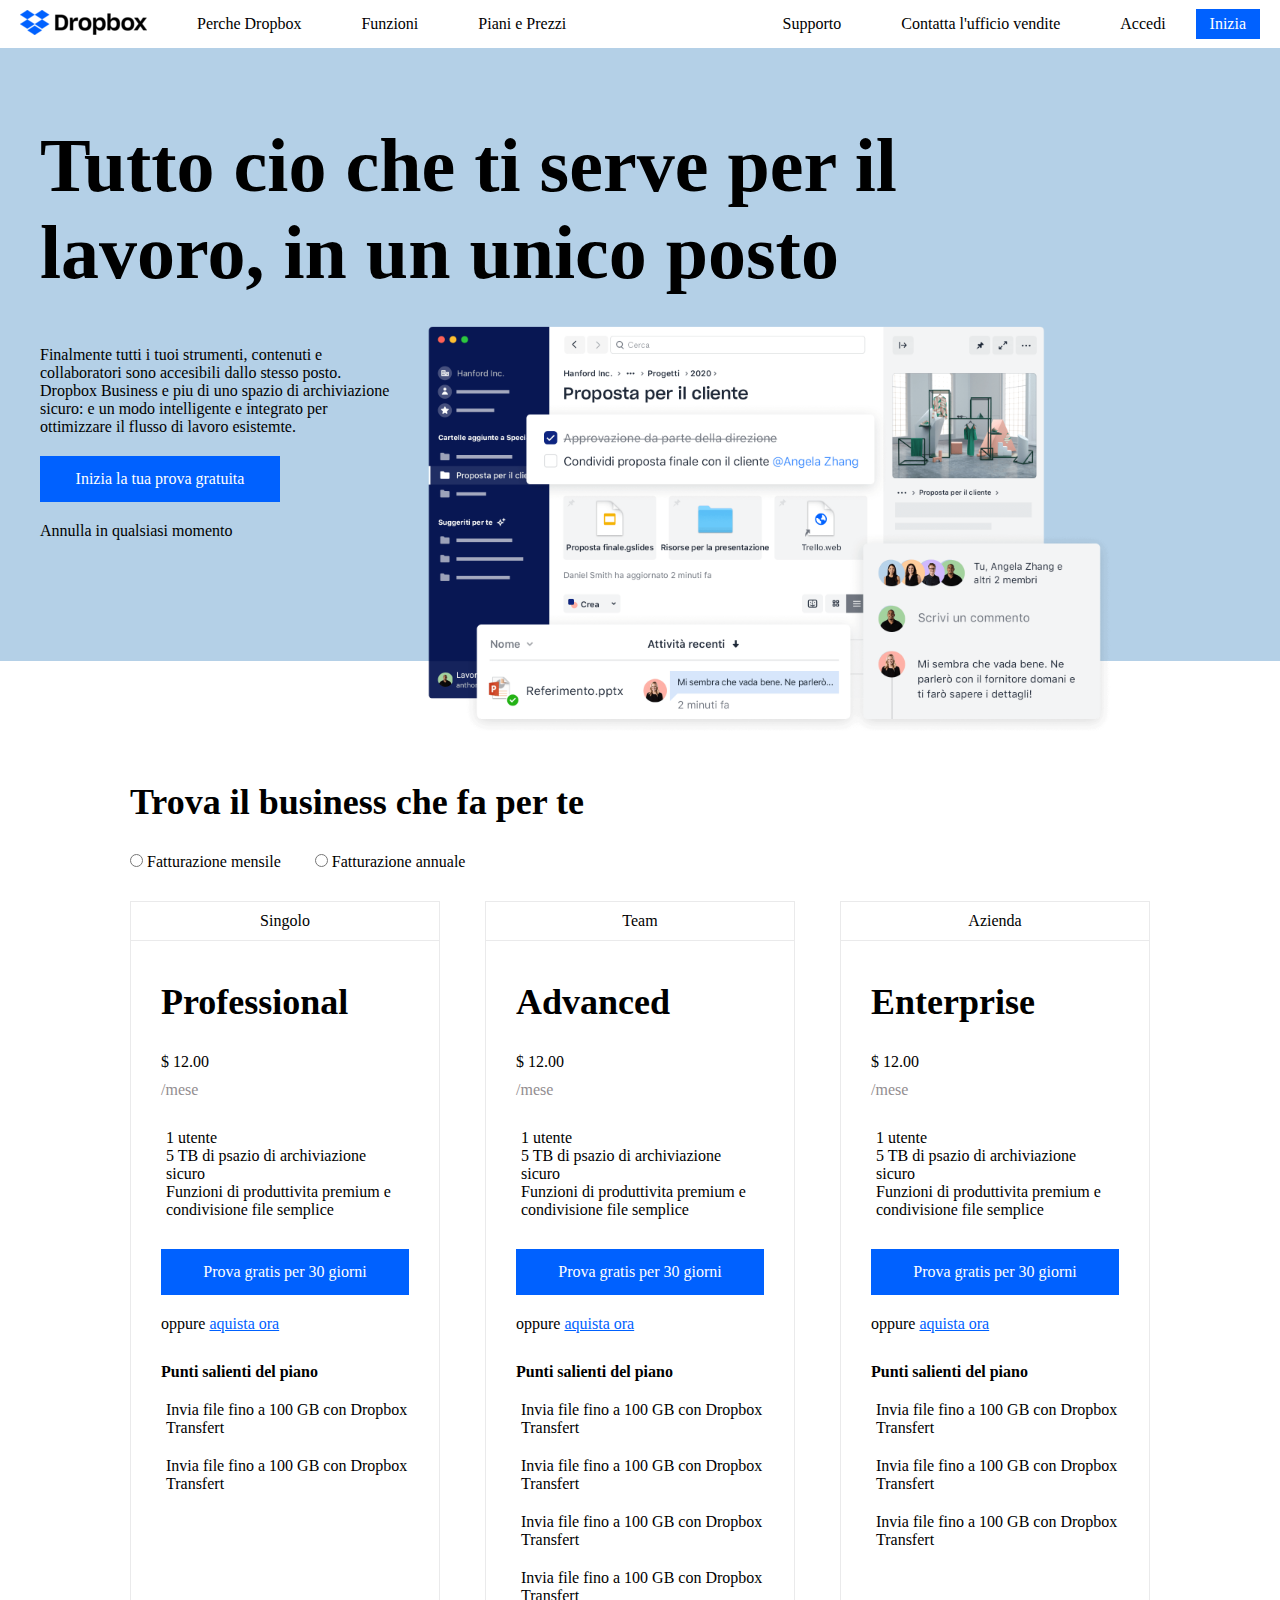
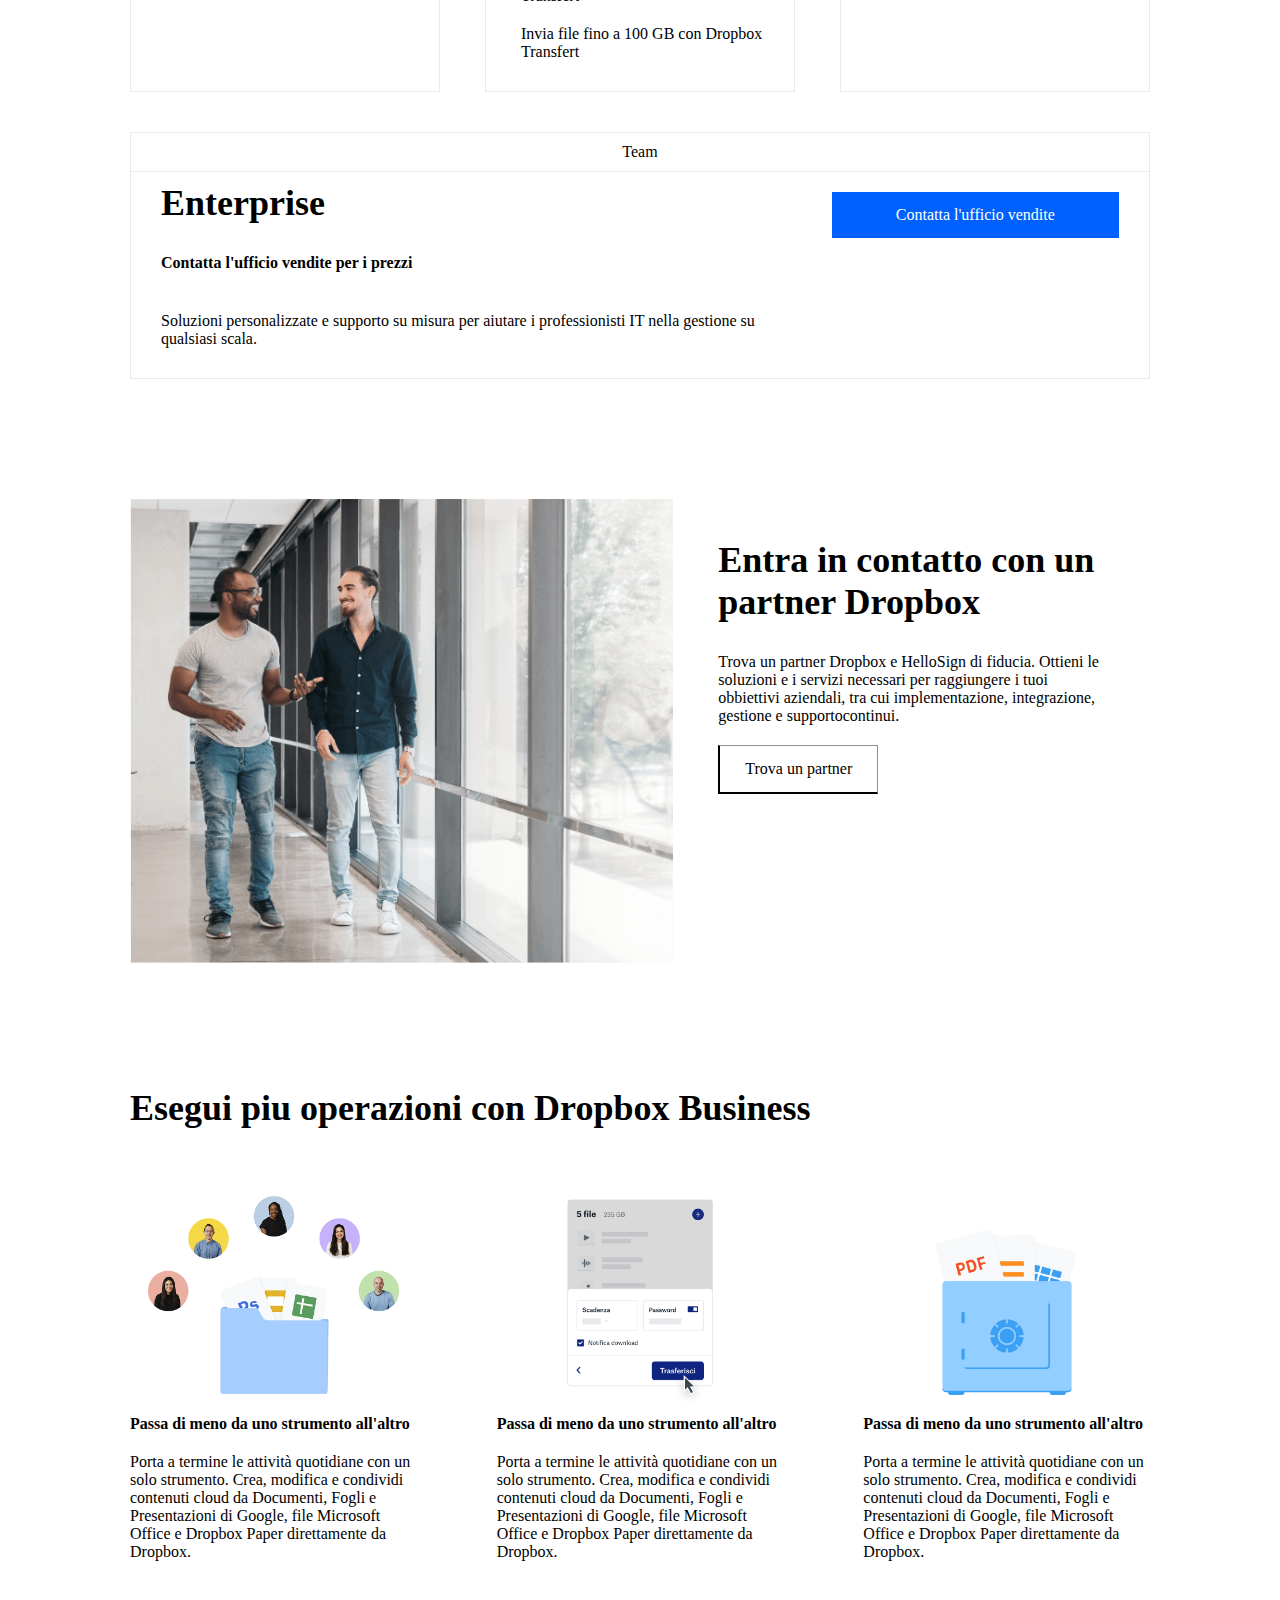
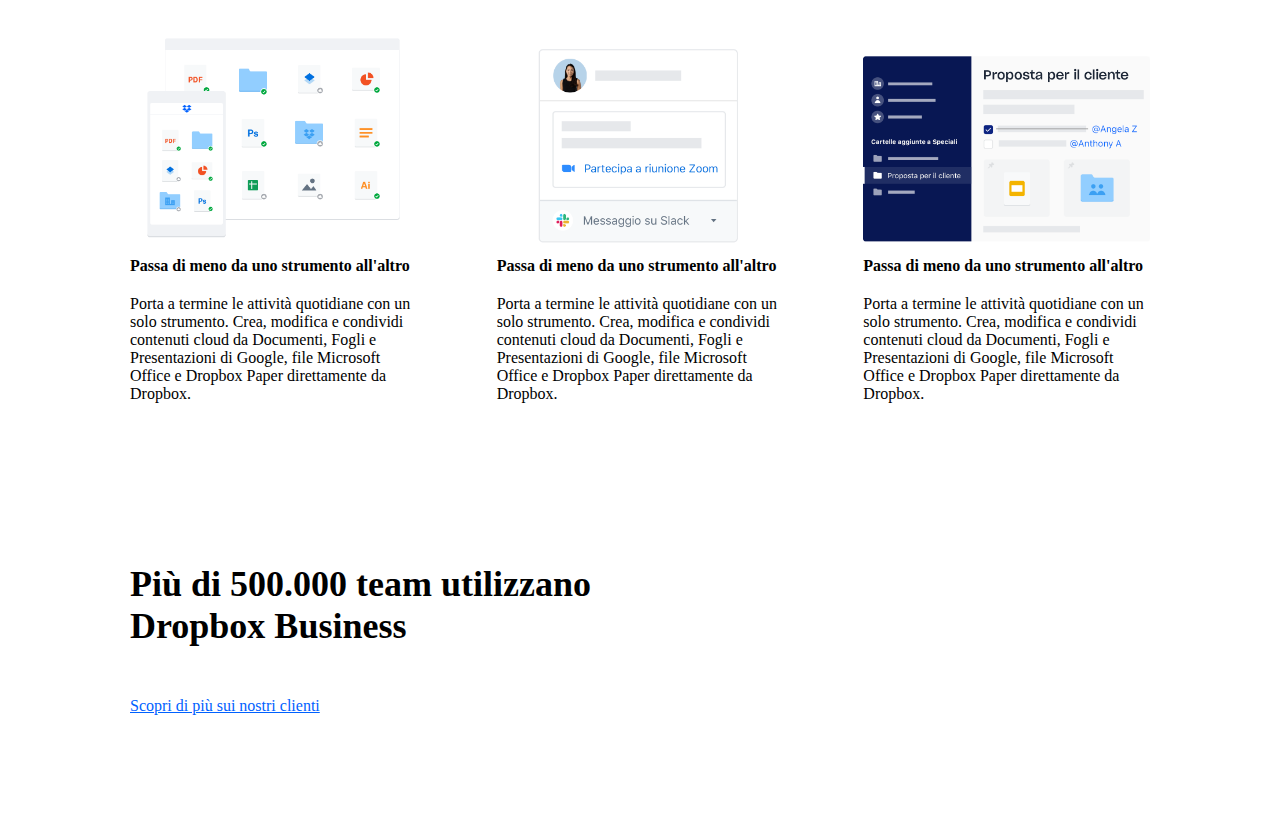
==== index.html @ bb7ab4b6 "main-use-info" ====
<!DOCTYPE html>
<html lang="it">

<head>
    <meta charset="UTF-8">
    <meta http-equiv="X-UA-Compatible" content="IE=edge">
    <meta name="viewport" content="width=device-width, initial-scale=1.0">
    <link rel="stylesheet" href="https://cdnjs.cloudflare.com/ajax/libs/font-awesome/6.2.0/css/all.min.css"
        integrity="sha512-xh6O/CkQoPOWDdYTDqeRdPCVd1SpvCA9XXcUnZS2FmJNp1coAFzvtCN9BmamE+4aHK8yyUHUSCcJHgXloTyT2A=="
        crossorigin="anonymous" referrerpolicy="no-referrer" />
    <link rel="stylesheet" href="./css/style.css">
    <title>Dropbox</title>
</head>

<body>

    <div class="nav flex-box">

        <div class="logo">
            <img src="./image/logo-small.png" alt="logo">
        </div>

        <div class="menu flex-box">

            <div class="menu-box menu-left">
                <ul class="flex-box">
                    <li>Perche Dropbox</li>
                    <li>Funzioni</li>
                    <li>Piani e Prezzi</li>
                </ul>
            </div>

            <div class="menu-box menu-right flex-box">
                <ul class="flex-box">
                    <li>Supporto</li>
                    <li>Contatta l'ufficio vendite</li>
                    <li>Accedi</li>
                </ul>
                <div class="button small-button">
                    <a href="#">Inizia</a>
                </div>
            </div>

        </div>

    </div>

    <div class="hero">

        <div class="hero-box">
            <h1>Tutto cio che ti serve per il <br> lavoro, in un unico posto</h1>

            <div class="hero-box-section flex-box">

                <div class="section">

                    <p>
                        Finalmente tutti i tuoi strumenti, contenuti e collaboratori sono accesibili dallo stesso posto.
                        Dropbox Business e piu di uno spazio di archiviazione sicuro: e un modo intelligente e integrato
                        per ottimizzare il flusso di lavoro esistemte.
                    </p>

                    <div class="button hero-button">
                        <a href="#">Inizia la tua prova gratuita</a>
                    </div>

                    <p>Annulla in qualsiasi momento</p>

                    <div class="arrow">
                        <a href="#main-link"><i class="fa-solid fa-arrow-down"></i></a>
                    </div>

                </div>

                <div class="hero-image">
                    <img src="./image/jumbo.png" alt="Jumbo">
                </div>

            </div>

        </div>

    </div>


    <div class="main-container">

        <div id="main-link">
        </div>

        <h2>Trova il business che fa per te</h2>

        <div class="select">
            <form action="">
                <input type="radio" id="mensile" name="radio">
                <label for="mensile">Fatturazione mensile</label>

                <input type="radio" id="annuale" name="radio">
                <label for="annuale">Fatturazione annuale</label>
            </form>
        </div>

        <div class="plan-box flex-box">

            <div class="plan">

                <div class="plan-title">
                    <i class="fa-solid fa-user"></i>
                    <span>Singolo</span>
                </div>

                <div class="plan-container">

                    <div class="plan-description">

                        <h2>Professional</h2>

                        <span>$ 12.00 </span>
                        <span class="plan-price-color">/mese</span>

                    </div>

                    <div class="plan-content">

                        <div class="plan-content-item" flex-box>
                            <i class="fa-solid fa-user"></i>
                            <span>1 utente</span>
                        </div>

                        <div class="plan-content-item flex-box">
                            <i class="fa-solid fa-folder"></i>
                            <span>5 TB di psazio di archiviazione sicuro</span>
                        </div>

                        <div class="plan-content-item flex-box">
                            <i class="fa-solid fa-share-nodes"></i>
                            <span>Funzioni di produttivita premium e condivisione file semplice</span>
                        </div>

                    </div>

                    <div class="buy">

                        <div class="button">
                            <a href="#">Prova gratis per 30 giorni</a>
                        </div>

                        <span class="option">oppure <a href="#">aquista ora</a></span>

                    </div>


                    <div class="feature">

                        <h4>Punti salienti del piano</h4>

                        <div class="feature-item flex-box">
                            <i class="fa-solid fa-check"></i>
                            <span>Invia file fino a 100 GB con Dropbox Transfert</span>
                        </div>

                        <div class="feature-item flex-box">
                            <i class="fa-solid fa-check"></i>
                            <span>Invia file fino a 100 GB con Dropbox Transfert</span>
                        </div>

                    </div>

                </div>

            </div>

            <div class="plan">

                <div class="plan-title">
                    <i class="fa-solid fa-users"></i>
                    <span>Team</span>
                </div>

                <div class="plan-container">

                    <div class="plan-description">

                        <h2>Advanced</h2>

                        <span>$ 12.00 </span>
                        <span class="plan-price-color">/mese</span>

                    </div>

                    <div class="plan-content">

                        <div class="plan-content-item" flex-box>
                            <i class="fa-solid fa-user"></i>
                            <span>1 utente</span>
                        </div>

                        <div class="plan-content-item flex-box">
                            <i class="fa-solid fa-folder"></i>
                            <span>5 TB di psazio di archiviazione sicuro</span>
                        </div>

                        <div class="plan-content-item flex-box">
                            <i class="fa-solid fa-share-nodes"></i>
                            <span>Funzioni di produttivita premium e condivisione file semplice</span>
                        </div>

                    </div>

                    <div class="buy">

                        <div class="button">
                            <a href="#">Prova gratis per 30 giorni</a>
                        </div>

                        <span class="option">oppure <a href="#">aquista ora</a></span>

                    </div>


                    <div class="feature">

                        <h4>Punti salienti del piano</h4>

                        <div class="feature-item flex-box">
                            <i class="fa-solid fa-check"></i>
                            <span>Invia file fino a 100 GB con Dropbox Transfert</span>
                        </div>

                        <div class="feature-item flex-box">
                            <i class="fa-solid fa-check"></i>
                            <span>Invia file fino a 100 GB con Dropbox Transfert</span>
                        </div>

                        <div class="feature-item flex-box">
                            <i class="fa-solid fa-check"></i>
                            <span>Invia file fino a 100 GB con Dropbox Transfert</span>
                        </div>

                        <div class="feature-item flex-box">
                            <i class="fa-solid fa-check"></i>
                            <span>Invia file fino a 100 GB con Dropbox Transfert</span>
                        </div>

                        <div class="feature-item flex-box">
                            <i class="fa-solid fa-check"></i>
                            <span>Invia file fino a 100 GB con Dropbox Transfert</span>
                        </div>

                    </div>

                </div>



            </div>

            <div class="plan">

                <div class="plan-title">
                    <i class="fa-solid fa-building"></i>
                    <span>Azienda</span>
                </div>

                <div class="plan-container">

                    <div class="plan-description">

                        <h2>Enterprise</h2>

                        <span>$ 12.00 </span>
                        <span class="plan-price-color">/mese</span>

                    </div>

                    <div class="plan-content">

                        <div class="plan-content-item" flex-box>
                            <i class="fa-solid fa-user"></i>
                            <span>1 utente</span>
                        </div>

                        <div class="plan-content-item flex-box">
                            <i class="fa-solid fa-folder"></i>
                            <span>5 TB di psazio di archiviazione sicuro</span>
                        </div>

                        <div class="plan-content-item flex-box">
                            <i class="fa-solid fa-share-nodes"></i>
                            <span>Funzioni di produttivita premium e condivisione file semplice</span>
                        </div>

                    </div>

                    <div class="buy">

                        <div class="button">
                            <a href="#">Prova gratis per 30 giorni</a>
                        </div>

                        <span class="option">oppure <a href="#">aquista ora</a></span>

                    </div>


                    <div class="feature">

                        <h4>Punti salienti del piano</h4>

                        <div class="feature-item flex-box">
                            <i class="fa-solid fa-check"></i>
                            <span>Invia file fino a 100 GB con Dropbox Transfert</span>
                        </div>

                        <div class="feature-item flex-box">
                            <i class="fa-solid fa-check"></i>
                            <span>Invia file fino a 100 GB con Dropbox Transfert</span>
                        </div>

                        <div class="feature-item flex-box">
                            <i class="fa-solid fa-check"></i>
                            <span>Invia file fino a 100 GB con Dropbox Transfert</span>
                        </div>

                    </div>

                </div>

            </div>

        </div>

        <div class="plan-enterprise">

            <div class="plan-title">
                <i class="fa-solid fa-building"></i>
                <span>Team</span>
            </div>

            <div class="plan-container flex-box">

                <div class="plan-enterprise-left">

                    <h2>Enterprise</h2>

                    <h4>Contatta l'ufficio vendite per i prezzi</h4>

                    <p>Soluzioni personalizzate e supporto su misura per aiutare i professionisti IT nella gestione su
                        qualsiasi scala.</p>

                </div>

                <div class="plan-enterprise-right">

                    <div class="button">
                        <a href="#">Contatta l'ufficio vendite</a>
                    </div>

                </div>

            </div>

        </div>

        <div class="partner-box flex-box">

            <div class="partner-image">
                <img src="./image/partner.png" alt="partner">
            </div>

            <div class="partner-section">

                <h2>Entra in contatto con un partner Dropbox</h2>

                <p>
                    Trova un partner Dropbox e HelloSign di fiducia. Ottieni le soluzioni e i servizi necessari per
                    raggiungere i tuoi obbiettivi aziendali, tra cui implementazione, integrazione, gestione e
                    supportocontinui.
                </p>

                <div class="button partner-button">
                    <a href="#">Trova un partner</a>
                </div>

            </div>

        </div>


        <div class="cards-container">

            <h2>Esegui piu operazioni con Dropbox Business</h2>

            <div class="cards-box flex-box">

                <div class="card">
                    <div class="card-image">
                        <img src="./image/business-feature-switching-tools.png" alt="business-switching">
                    </div>
                    <h4>Passa di meno da uno strumento all'altro</h4>
                    <p>
                        Porta a termine le attività quotidiane
                        con un solo strumento. Crea, modifica e
                        condividi contenuti cloud da
                        Documenti, Fogli e Presentazioni di
                        Google, file Microsoft Office e Dropbox
                        Paper direttamente da Dropbox.
                    </p>
                </div>

                <div class="card">
                    <div class="card-image">
                        <img src="./image/business-feature-send-files-it.png" alt="business-send">
                    </div>
                    <h4>Passa di meno da uno strumento all'altro</h4>
                    <p>
                        Porta a termine le attività quotidiane
                        con un solo strumento. Crea, modifica e
                        condividi contenuti cloud da
                        Documenti, Fogli e Presentazioni di
                        Google, file Microsoft Office e Dropbox
                        Paper direttamente da Dropbox.
                    </p>
                </div>

                <div class="card">
                    <div class="card-image">
                        <img src="./image/business-feature-security.png" alt="business-security">
                    </div>
                    <h4>Passa di meno da uno strumento all'altro</h4>
                    <p>
                        Porta a termine le attività quotidiane
                        con un solo strumento. Crea, modifica e
                        condividi contenuti cloud da
                        Documenti, Fogli e Presentazioni di
                        Google, file Microsoft Office e Dropbox
                        Paper direttamente da Dropbox.
                    </p>
                </div>

                <div class="card">
                    <div class="card-image">
                        <img src="./image/business-feature-multi-device.png" alt="business-device">
                    </div>
                    <h4>Passa di meno da uno strumento all'altro</h4>
                    <p>
                        Porta a termine le attività quotidiane
                        con un solo strumento. Crea, modifica e
                        condividi contenuti cloud da
                        Documenti, Fogli e Presentazioni di
                        Google, file Microsoft Office e Dropbox
                        Paper direttamente da Dropbox.
                    </p>
                </div>

                <div class="card">
                    <div class="card-image">
                        <img src="./image/business-feature-integrations-it.png" alt="business-integrations">
                    </div>
                    <h4>Passa di meno da uno strumento all'altro</h4>
                    <p>
                        Porta a termine le attività quotidiane
                        con un solo strumento. Crea, modifica e
                        condividi contenuti cloud da
                        Documenti, Fogli e Presentazioni di
                        Google, file Microsoft Office e Dropbox
                        Paper direttamente da Dropbox.
                    </p>
                </div>

                <div class="card">
                    <div class="card-image">
                        <img src="./image/business-feature-coordinate-it.png" alt="business-coordinate">
                    </div>
                    <h4>Passa di meno da uno strumento all'altro</h4>
                    <p>
                        Porta a termine le attività quotidiane
                        con un solo strumento. Crea, modifica e
                        condividi contenuti cloud da
                        Documenti, Fogli e Presentazioni di
                        Google, file Microsoft Office e Dropbox
                        Paper direttamente da Dropbox.
                    </p>
                </div>

            </div>

        </div>

        <div class="use-info">

            <h2>
                Più di 500.000 team utilizzano
                Dropbox Business
            </h2>


            <span><a href="#">Scopri di più sui nostri clienti</a></span>

        </div>

    </div>


</body>

</html>
---- css/style.css ----
* {
    margin: 0;
    padding: 0;
    box-sizing: border-box;
}


:root {
    /*colors*/
    --light: #ffffff;
    --dark: #000000;
    --light-blue: #b4d0e7;
    --blue: #0061ff;
    --gray: #eaeaeb;
    --dark-gray: #928d90;
}

html {
    scroll-behavior: smooth;
}


body {}


ul {
    list-style: none;
}


a {
    text-decoration: none;
    color: inherit;
}


h1 {
    font-size: 76px;
    margin-bottom: 30px;
}



h2 {
    margin-bottom: 30px;
    font-size: 36px;
}



h4 {
    margin-bottom: 20px;
}


p {
    margin: 20px 0;
}


.flex-box {
    display: flex;
}


.nav {
    height: 48px;
    width: 100%;
    padding: 0 20px;
    justify-content: flex-start;
    align-items: center;
    position: fixed;
    top: 0;
    left: 0;
    z-index: 1000;
    background-color: var(--light);
}


.logo {
    margin-right: 20px;
}



.menu {
    width: 100%;
    height: 100%;
    justify-content: space-between;
    align-items: center;
}


.menu-box {
    height: 100%;
    align-items: center;
}


.menu-box ul {
    height: 100%;
    align-items: center;
}


.menu-box ul li {
    height: 100%;
    line-height: 48px;
    padding: 0 10px;
    margin: 0 20px;
}

.menu-box ul li:hover {
    border-bottom: 1px solid var(--dark);
}



.button {
    text-align: center;
    color: var(--light);
    background-color: var(--blue);
    padding: 14px 18px;
}


.hero-button {
    width: 240px;
}


.small-button {
    display: inline-block;
    height: 30px;
    padding: 6px 14px;
}


.partner-button {
    width: 160px;
    background-color: var(--light);
    border: 1px solid var(--dark-gray);
    border-bottom: 2px solid var(--dark);
    border-left: 2px solid var(--dark);
    color: var(--dark);
}


.hero {
    margin-top: 48px;
    background-color: var(--light-blue);
}



.hero-box {
    max-width: 1200px;
    margin: 0 auto;
    position: relative;
    top: 74px;
}


.hero-box {
    width: 100%;
}

.hero-box-section {
    width: 100%;
    justify-content: flex-start;
}

.section {
    width: 30%;
}


.hero-image {
    width: 60%;
}

.hero-image img {
    width: 100%;
}



.arrow {
    font-size: 40px;
    margin-top: 70px;
}



.main-container {
    position: relative;
    max-width: 1080px;
    margin: 0 auto;
    padding: 120px 30px;
}



#main-link {
    position: absolute;
    top: 20px;
    left: 0;
}


.select {
    margin-bottom: 30px;
}


.select label {
    margin-right: 30px;
}


.plan-box {
    justify-content: space-between;
}


.plan {
    max-width: 310px;
    border: 1px solid var(--gray);
}


.plan-title {
    text-align: center;
    border-bottom: 1px solid var(--gray);
    padding: 10px 0;
}



.plan-container {
    padding: 10px 30px;
}


.plan-description {
    margin: 30px 0;
}


.plan-price-color {
    color: var(--dark-gray);
    position: relative;
    display: block;
    margin-top: 10px;
}



.plan-content {
    margin: 30px 0;
}



.plan-content-item i {
    margin-right: 5px;
    margin-bottom: 35px;
}


.buy {
    margin: 30px 0;
}



.buy .button {
    text-align: center;
    margin-bottom: 20px;
}

.option a {
    text-decoration: underline;
    color: var(--blue);
}


.feature-item {
    margin-bottom: 20px;
}



.feature-item i {
    margin-right: 5px;
    color: var(--blue);
}





.plan-enterprise {
    margin-top: 40px;
    border: 1px solid var(--gray);
}


.plan-enterprise .plan-container {
    justify-content: space-between;
}


.plan-enterprise-left {
    width: 65%;
}



.plan-enterprise-left h4 {
    margin-bottom: 40px;
}


.plan-enterprise-right {
    width: 30%;
    padding: 10px 0;
}




.partner-box {
    width: 100%;
    margin-top: 120px;
}



.partner-image {
    width: 100%;
}


.partner-image img {
    width: 100%;
}



.partner-section {
    width: 80%;
    padding: 40px 45px;
}




.cards-container {
    width: 100%;
    margin-top: 120px;
}


.cards-box {
    width: 100%;
    justify-content: space-between;
    align-items: center;
    flex-wrap: wrap;
}


.card {
    width: calc((100% - 160px) / 3);
    margin: 20px 0;
}



.card-image {
    width: 100%;
}


.card-image img {
    width: 100%;
}




.use-info {
    width: 50%;
    margin-top: 120px;
}


.use-info h2 {
    margin-bottom: 50px;
}


.use-info span a {
    color: var(--blue);
    text-decoration: underline;
}
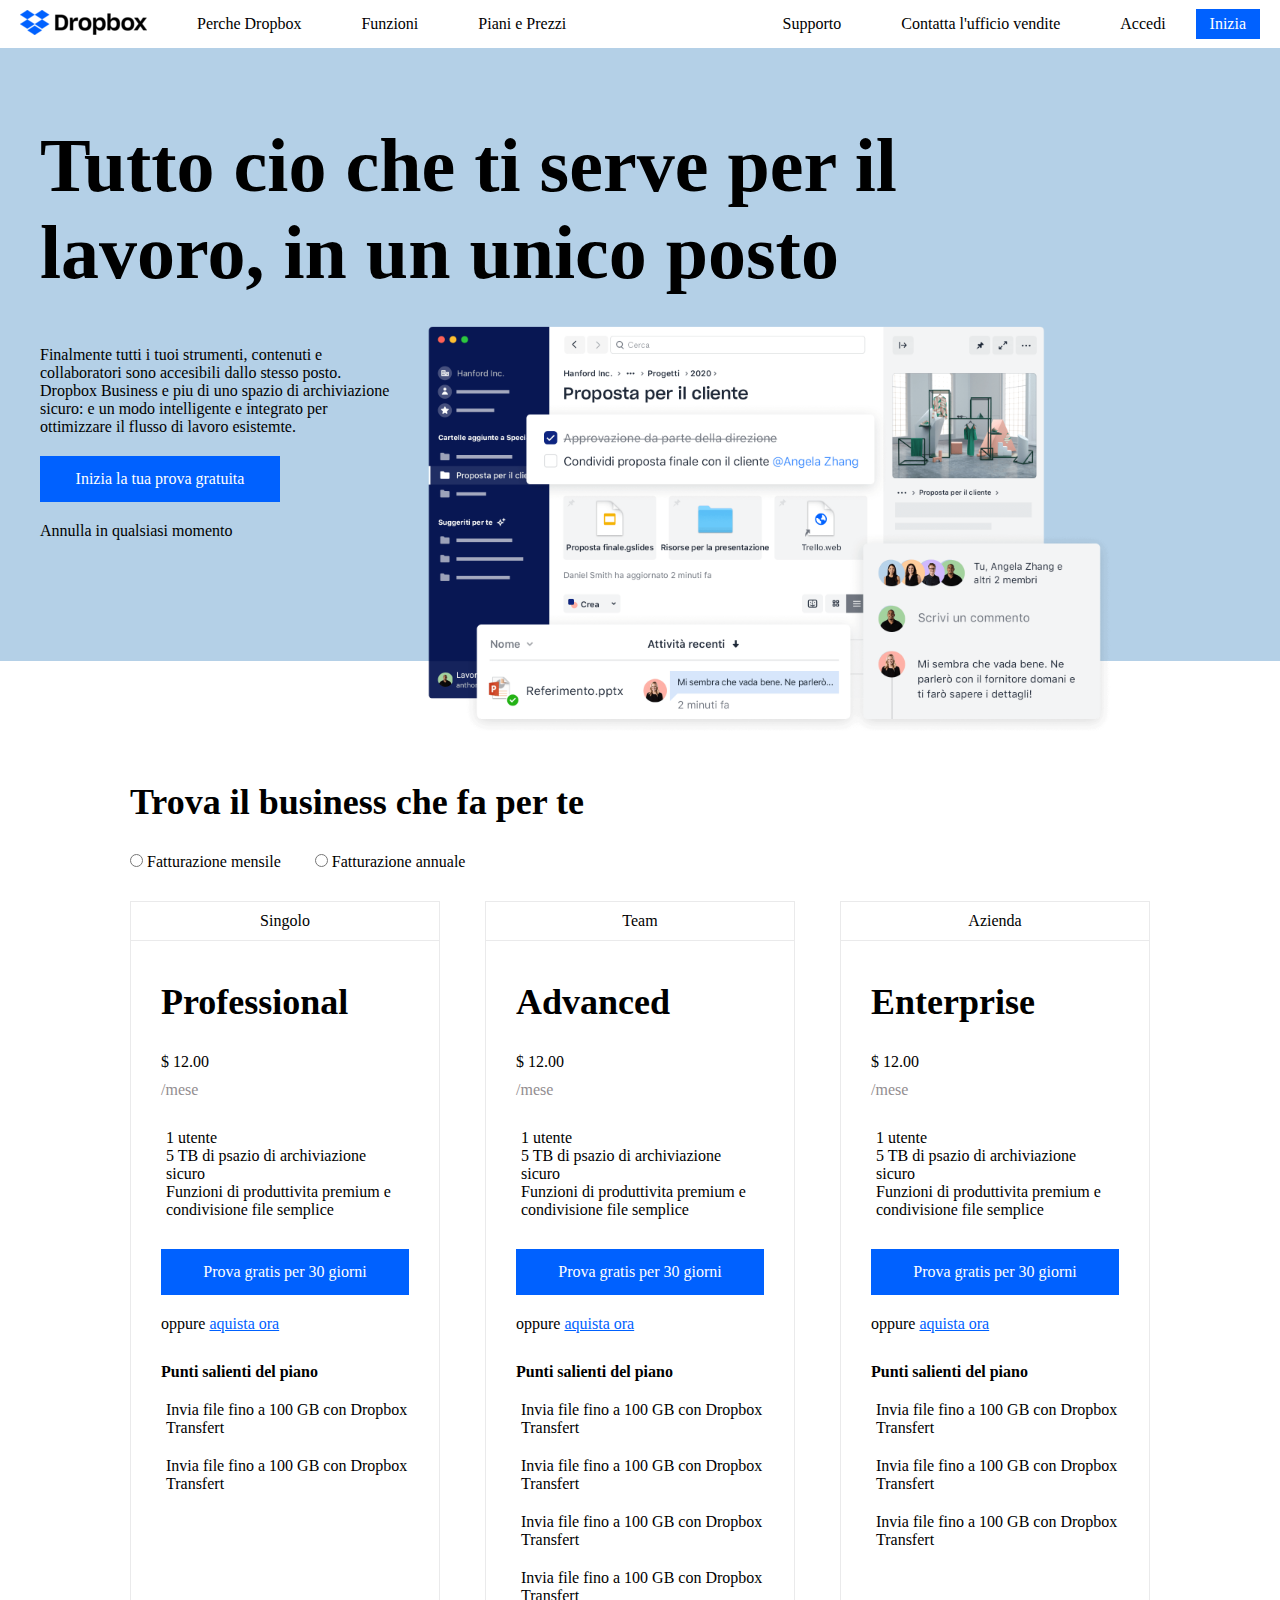
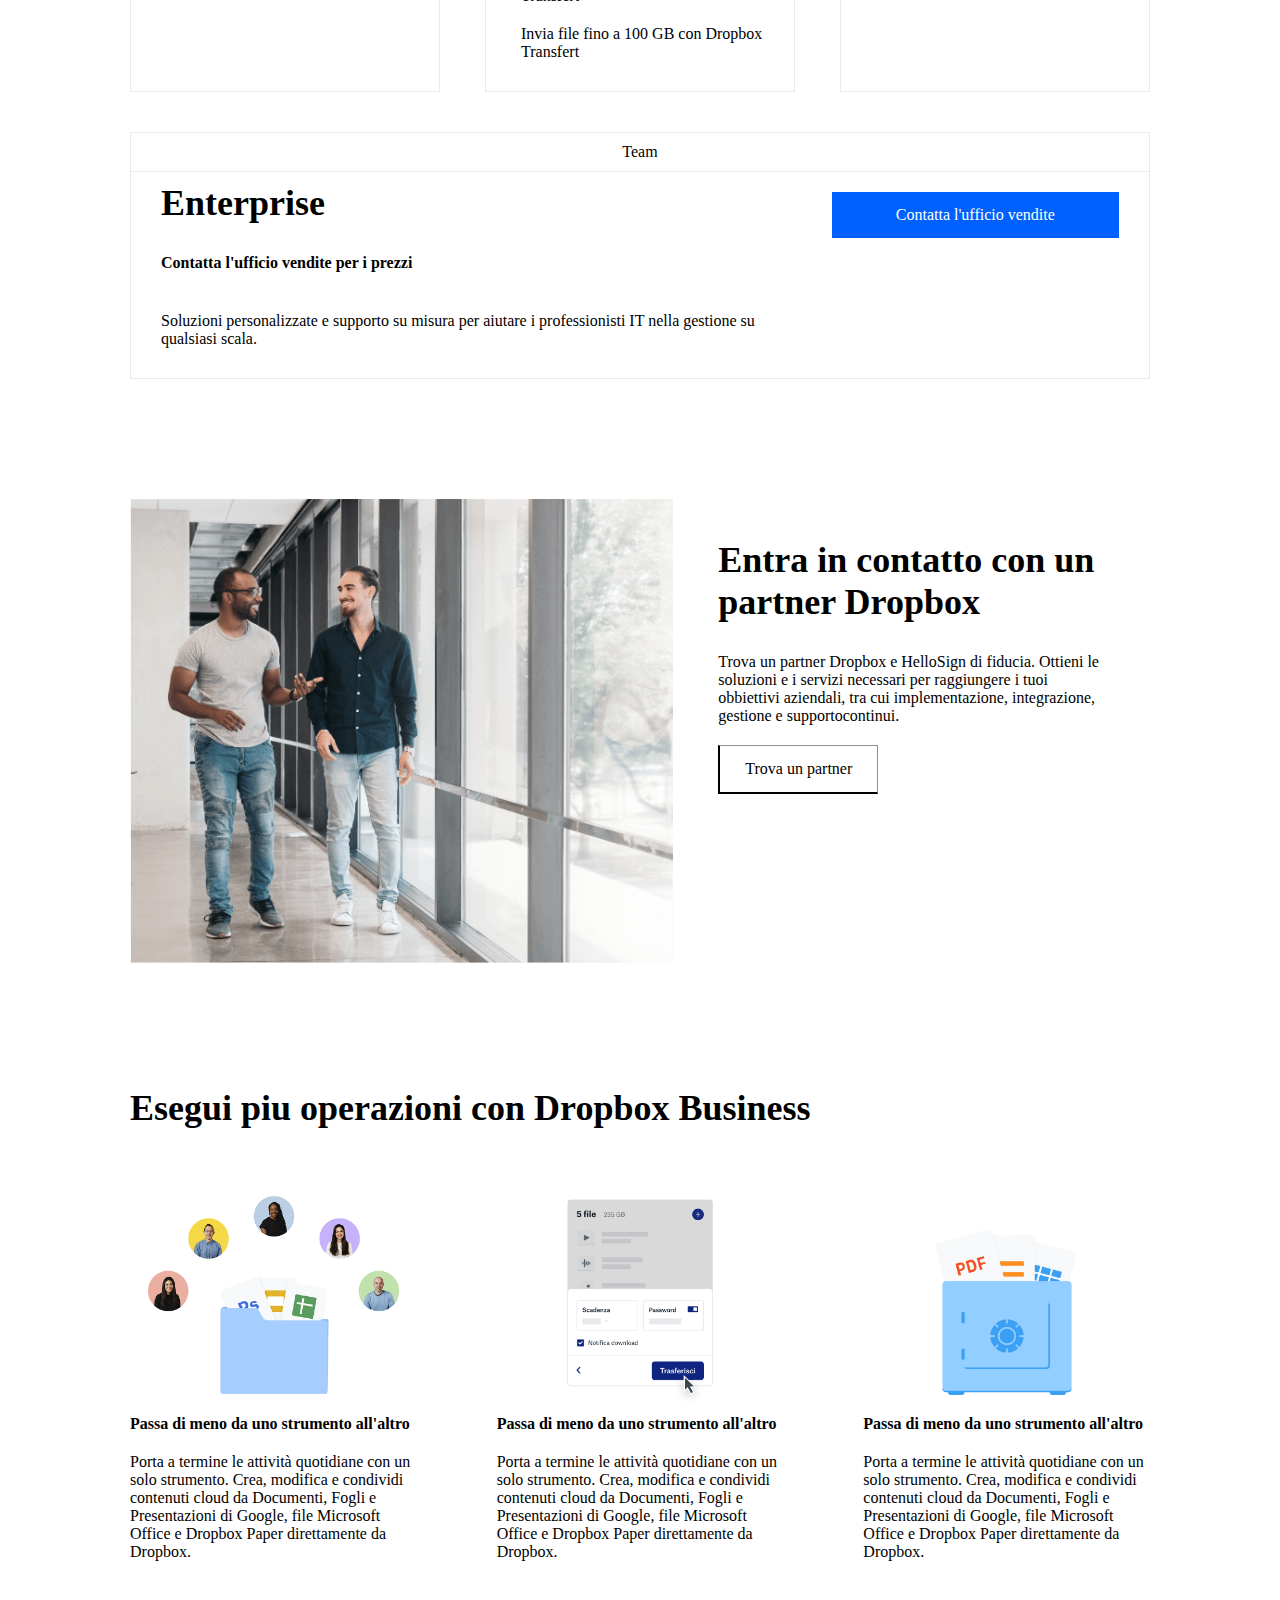
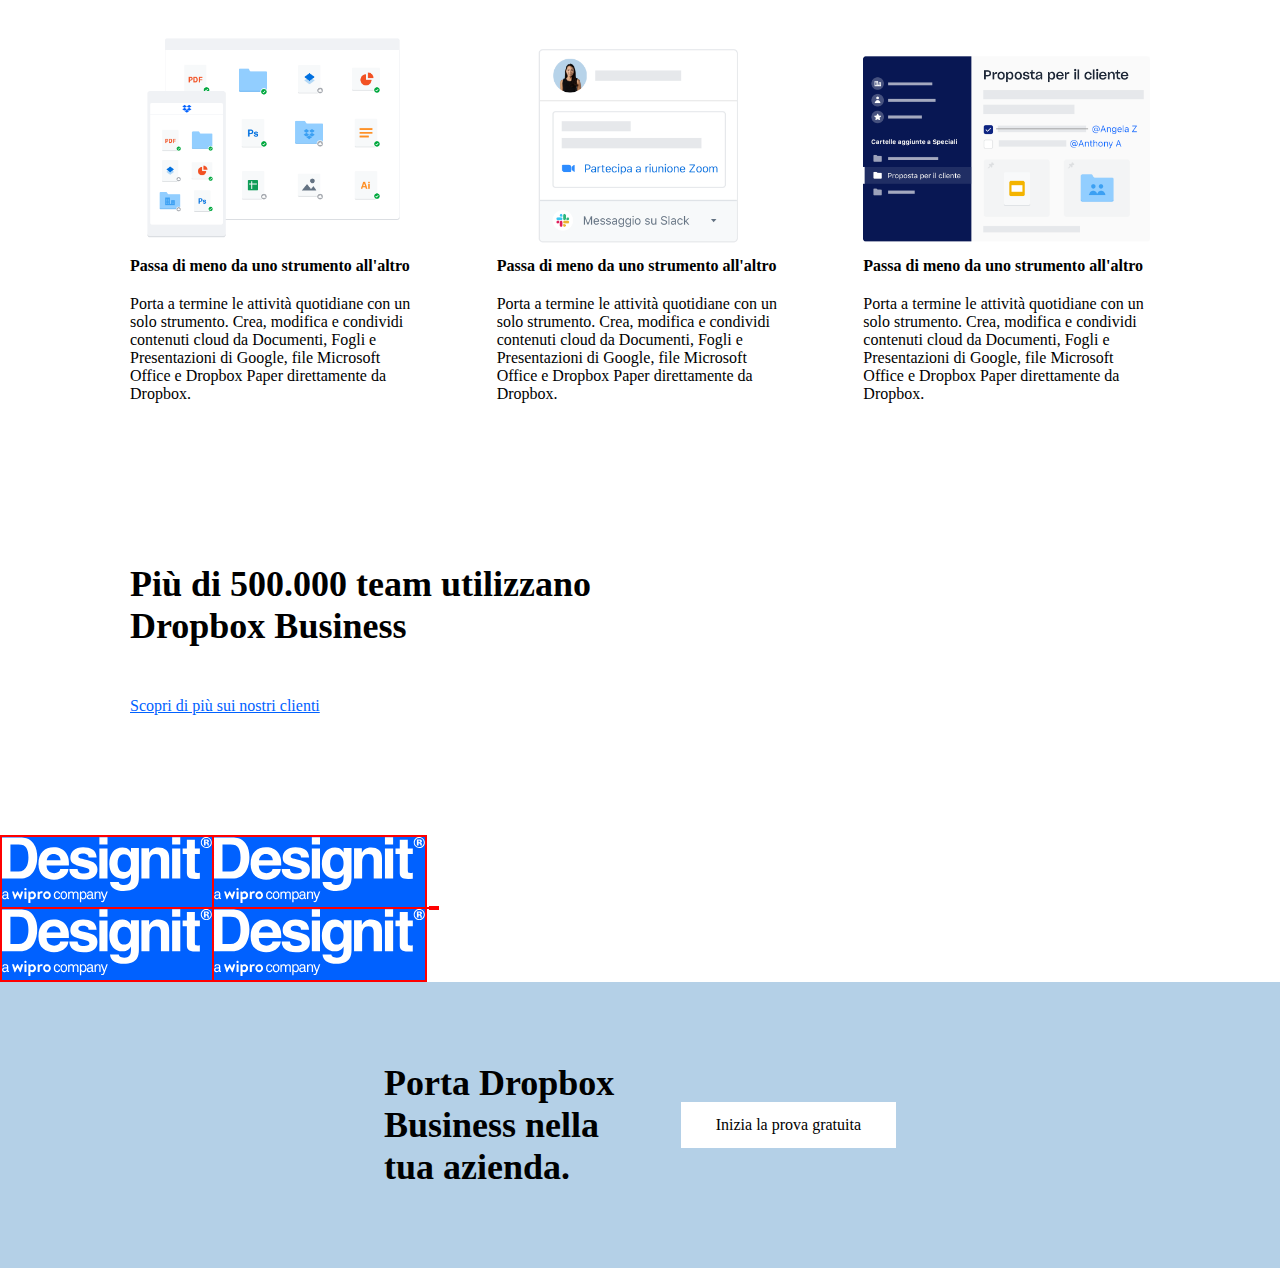
==== commit aa0cf7b5: "try-section" ====
--- a/index.html
+++ b/index.html
@@ -502,6 +502,67 @@
     </div>
 
 
+    <div class="test-container flex-box">
+
+        <div class="square flex-box">
+
+            <div class="logo-square">
+                <img src="./image/designit.svg" alt="designit">
+            </div>
+
+            <div class="logo-square">
+                <img src="./image/designit.svg" alt="designit">
+            </div>
+
+            <div class="logo-square">
+                <img src="./image/designit.svg" alt="designit">
+            </div>
+
+            <div class="logo-square">
+                <img src="./image/designit.svg" alt="designit">
+            </div>
+
+        </div>
+
+        <div class="square flex-box">
+        </div>
+
+        <div class="square flex-box">
+
+            <div class="logo-square">
+            </div>
+
+            <div class="logo-square">
+            </div>
+
+            <div class="logo-square">
+            </div>
+
+            <div class="logo-square">
+            </div>
+
+
+        </div>
+
+
+
+    </div>
+
+
+    <div class="try-section">
+
+        <div class="try flex-box">
+            <h2>Porta Dropbox Business nella tua azienda.</h2>
+
+
+            <div class="button try-button">
+                <a href="#">Inizia la prova gratuita</a>
+            </div>
+        </div>
+
+    </div>
+
+
 </body>
 
 </html>--- a/css/style.css
+++ b/css/style.css
@@ -146,6 +146,13 @@
 }
 
 
+.try-button {
+    background-color: var(--light);
+    color: var(--dark);
+    padding: 14px 35px;
+}
+
+
 .hero {
     margin-top: 48px;
     background-color: var(--light-blue);
@@ -403,4 +410,59 @@
 .use-info span a {
     color: var(--blue);
     text-decoration: underline;
+}
+
+
+
+
+
+.test-container {
+    width: 100%;
+    justify-content: flex-start;
+    align-items: center;
+}
+
+
+
+.square {
+    max-width: calc(100% / 3);
+    flex-wrap: wrap;
+    border: 1px solid red;
+}
+
+
+
+.logo-square {
+    background-color: #0061ff;
+    max-width: calc(100% / 2);
+    border: 1px solid red;
+}
+
+
+
+.logo-square img {
+    width: 100%;
+}
+
+
+
+.try-section {
+    width: 100%;
+    padding: 80px 0;
+    background-color: var(--light-blue);
+}
+
+
+.try {
+    width: 40%;
+    margin: 0 auto;
+    align-items: center;
+    justify-content: space-between;
+}
+
+
+
+.try h2 {
+    margin: 0;
+    width: 50%;
 }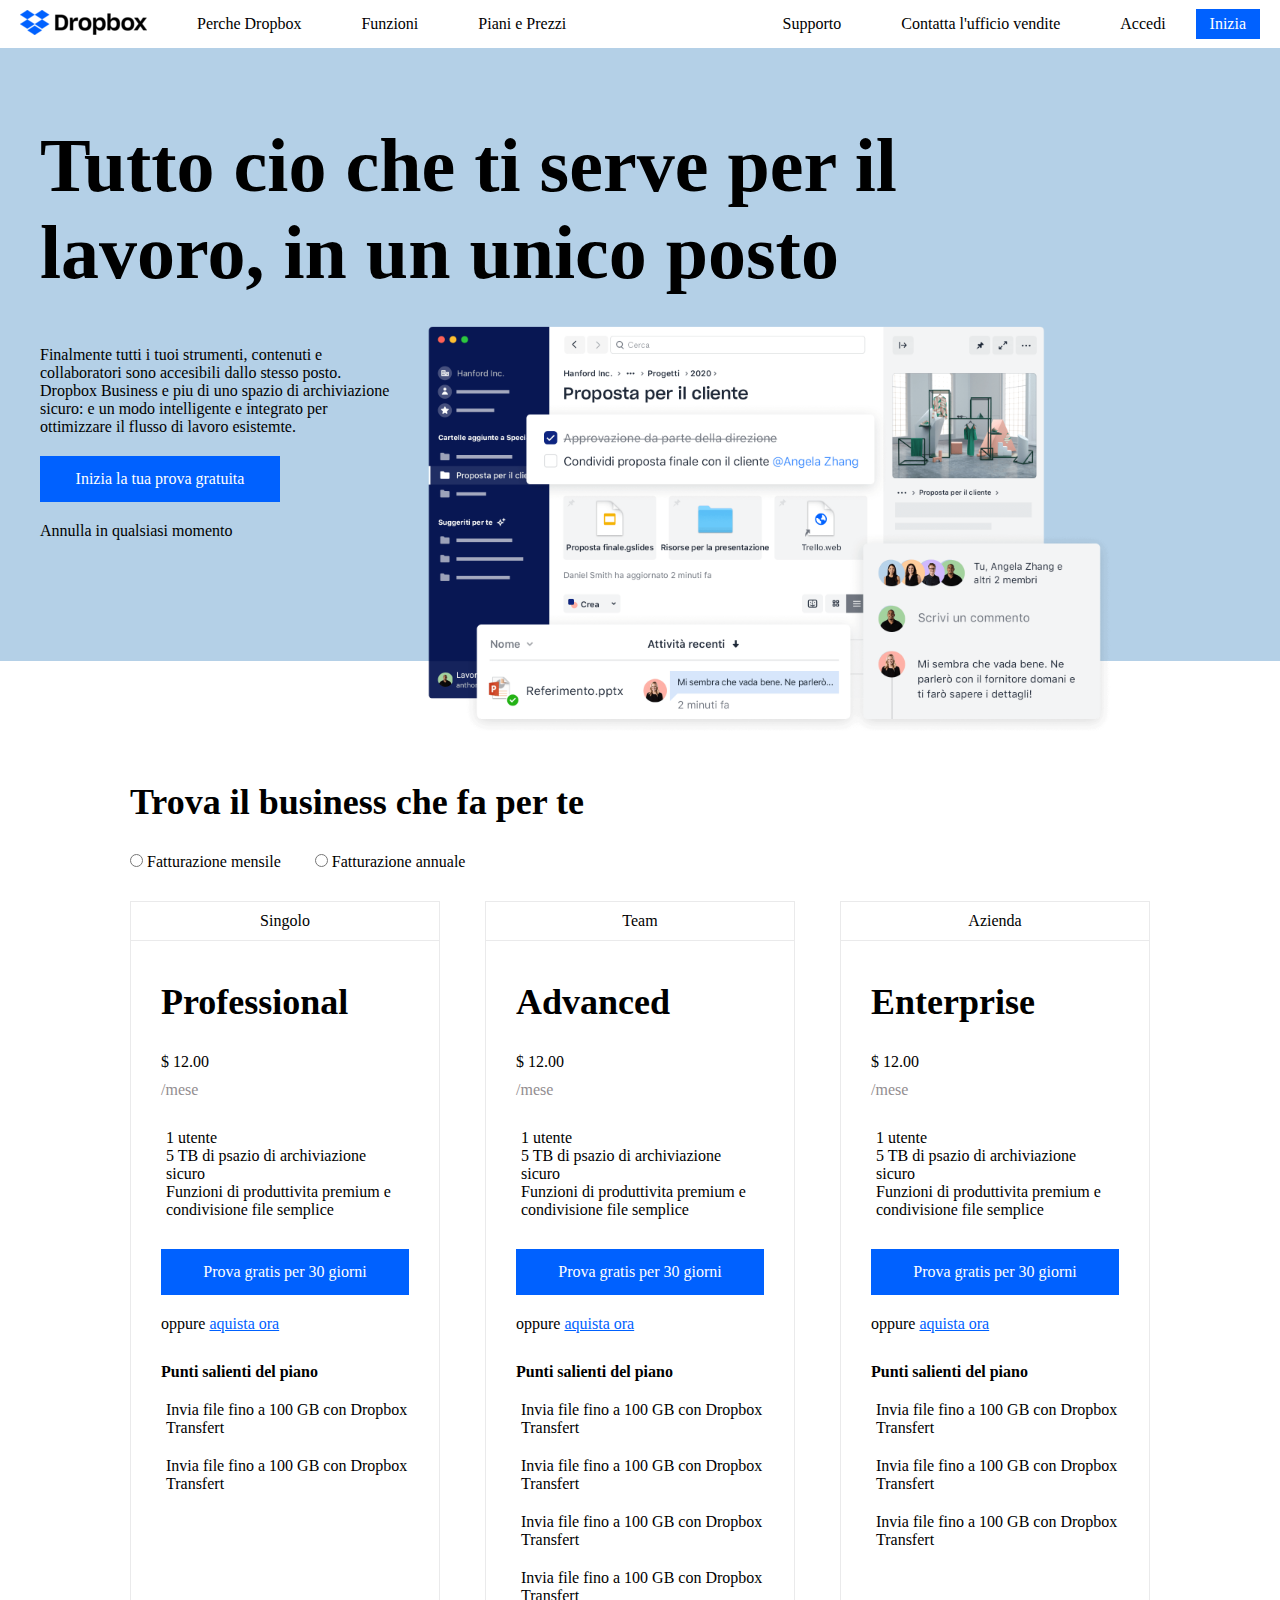
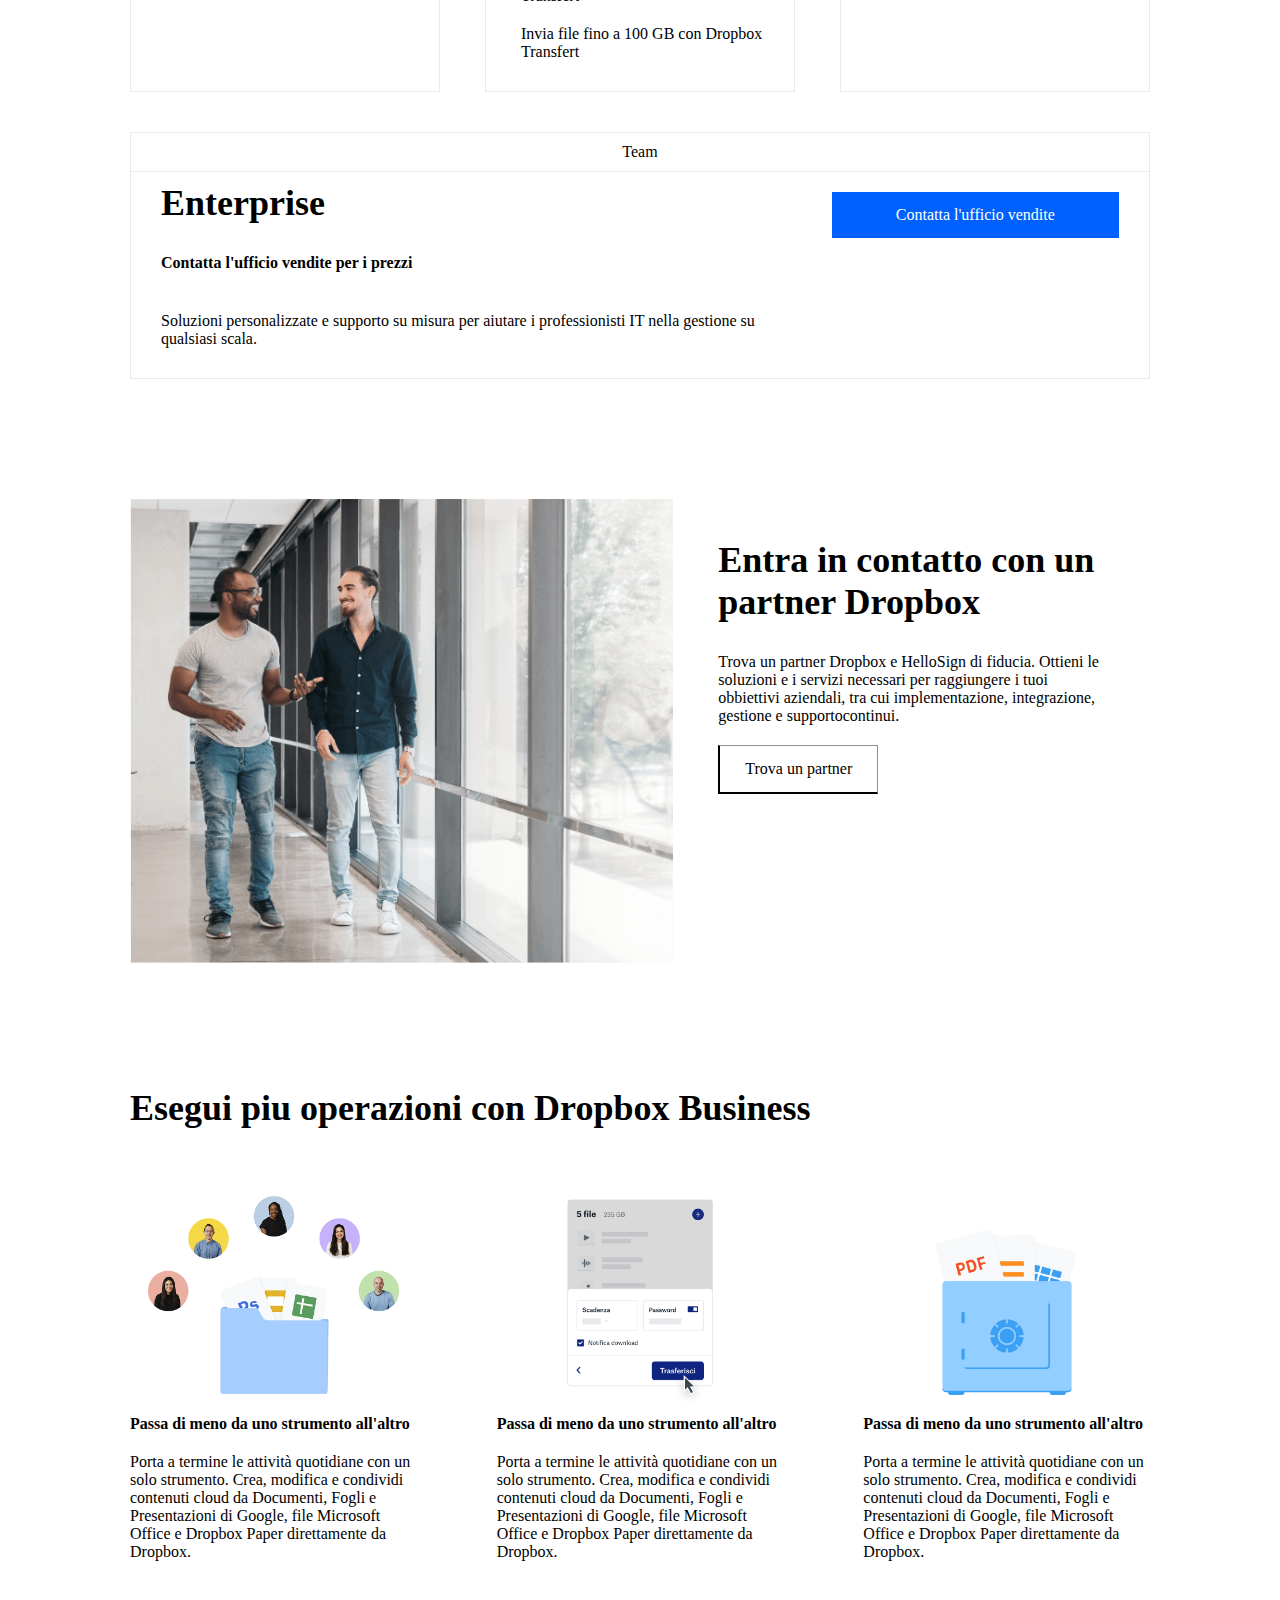
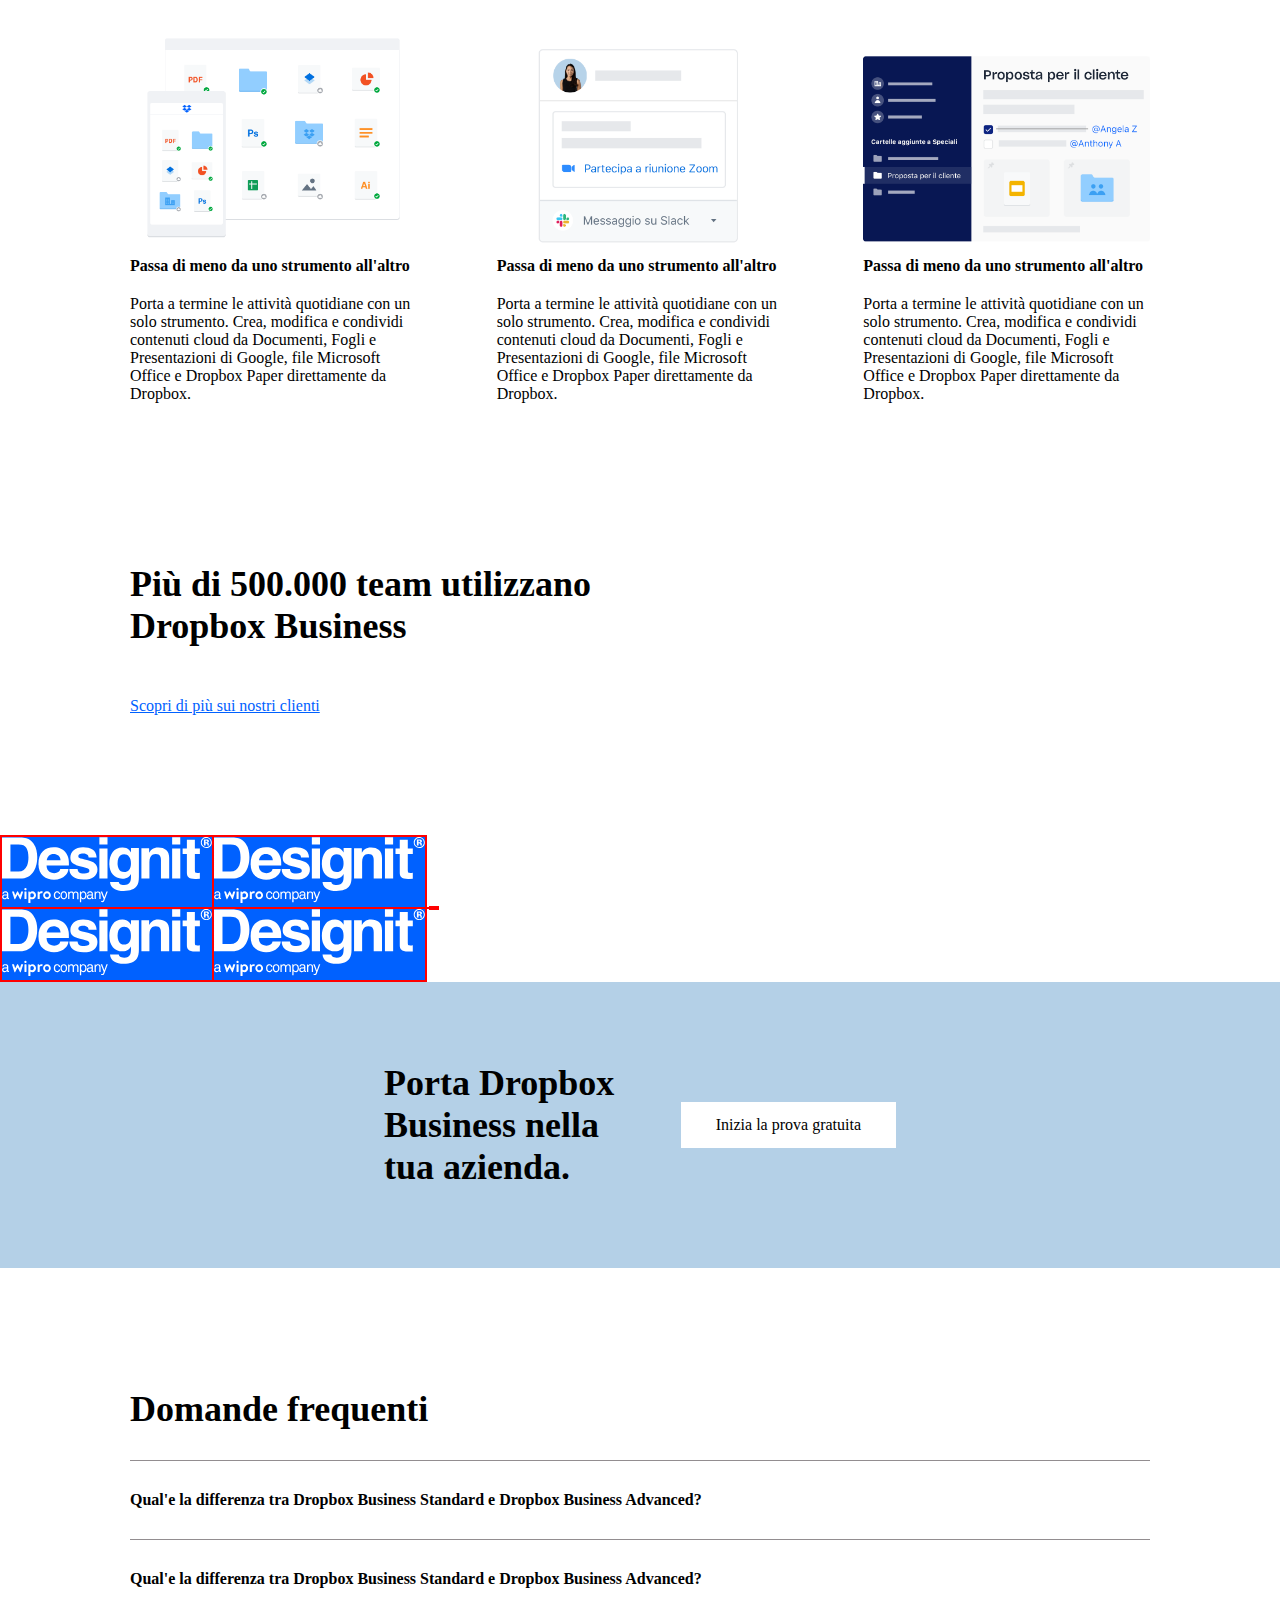
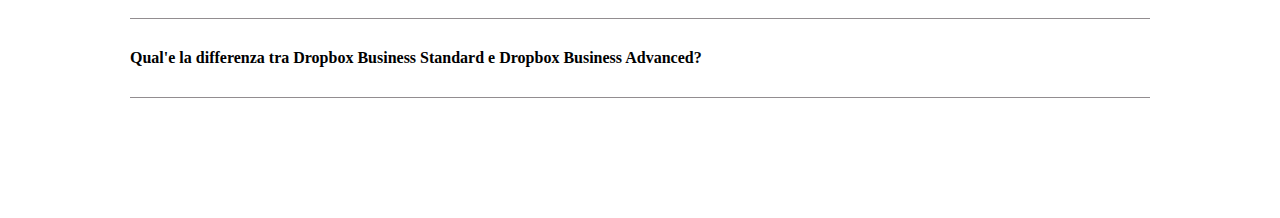
==== commit d8269161: "question-section" ====
--- a/index.html
+++ b/index.html
@@ -563,6 +563,55 @@
     </div>
 
 
+    <div class="main-container">
+
+        <h2>Domande frequenti</h2>
+
+        <div class="questions-box">
+            <div class="questions-items flex-box">
+                <h4>Qual'e la differenza tra Dropbox Business Standard e Dropbox Business Advanced?</h4>
+                <i class="fa-solid fa-angle-down"></i>
+            </div>
+            <div class="questions-hidden">
+                <p>
+                    Lorem ipsum, dolor sit amet consectetur adipisicing elit. Omnis velit ab impedit ad reprehenderit
+                    nisi culpa ipsam debitis, voluptate quia molestias tenetur libero unde nam numquam a et obcaecati
+                    eligendi.
+                </p>
+            </div>
+        </div>
+
+        <div class="questions-box">
+            <div class="questions-items flex-box">
+                <h4>Qual'e la differenza tra Dropbox Business Standard e Dropbox Business Advanced?</h4>
+                <i class="fa-solid fa-angle-down"></i>
+            </div>
+            <div class="questions-hidden">
+                <p>
+                    Lorem ipsum, dolor sit amet consectetur adipisicing elit. Omnis velit ab impedit ad reprehenderit
+                    nisi culpa ipsam debitis, voluptate quia molestias tenetur libero unde nam numquam a et obcaecati
+                    eligendi.
+                </p>
+            </div>
+        </div>
+
+        <div class="questions-box last">
+            <div class="questions-items flex-box">
+                <h4>Qual'e la differenza tra Dropbox Business Standard e Dropbox Business Advanced?</h4>
+                <i class="fa-solid fa-angle-down"></i>
+            </div>
+            <div class="questions-hidden">
+                <p>
+                    Lorem ipsum, dolor sit amet consectetur adipisicing elit. Omnis velit ab impedit ad reprehenderit
+                    nisi culpa ipsam debitis, voluptate quia molestias tenetur libero unde nam numquam a et obcaecati
+                    eligendi.
+                </p>
+            </div>
+        </div>
+
+    </div>
+
+
 </body>
 
 </html>--- a/css/style.css
+++ b/css/style.css
@@ -465,4 +465,47 @@
 .try h2 {
     margin: 0;
     width: 50%;
+}
+
+
+
+.questions-box {
+    padding: 30px 0;
+    border-top: 1px solid var(--dark-gray);
+}
+
+
+.questions-items {
+    justify-content: space-between;
+    align-items: center;
+}
+
+.questions-box h4 {
+    margin: 0;
+}
+
+.questions-box i {
+    margin-right: 40px;
+    transition: all 1s ease;
+}
+
+
+.last {
+    border-bottom: 1px solid var(--dark-gray);
+}
+
+.questions-hidden {
+    height: 0px;
+    overflow: hidden;
+    transition: all 1s ease;
+}
+
+.questions-box:hover .questions-hidden {
+    height: 80px;
+    padding: 10px 0;
+}
+
+
+.questions-box:hover i {
+    transform: rotate(180deg);
 }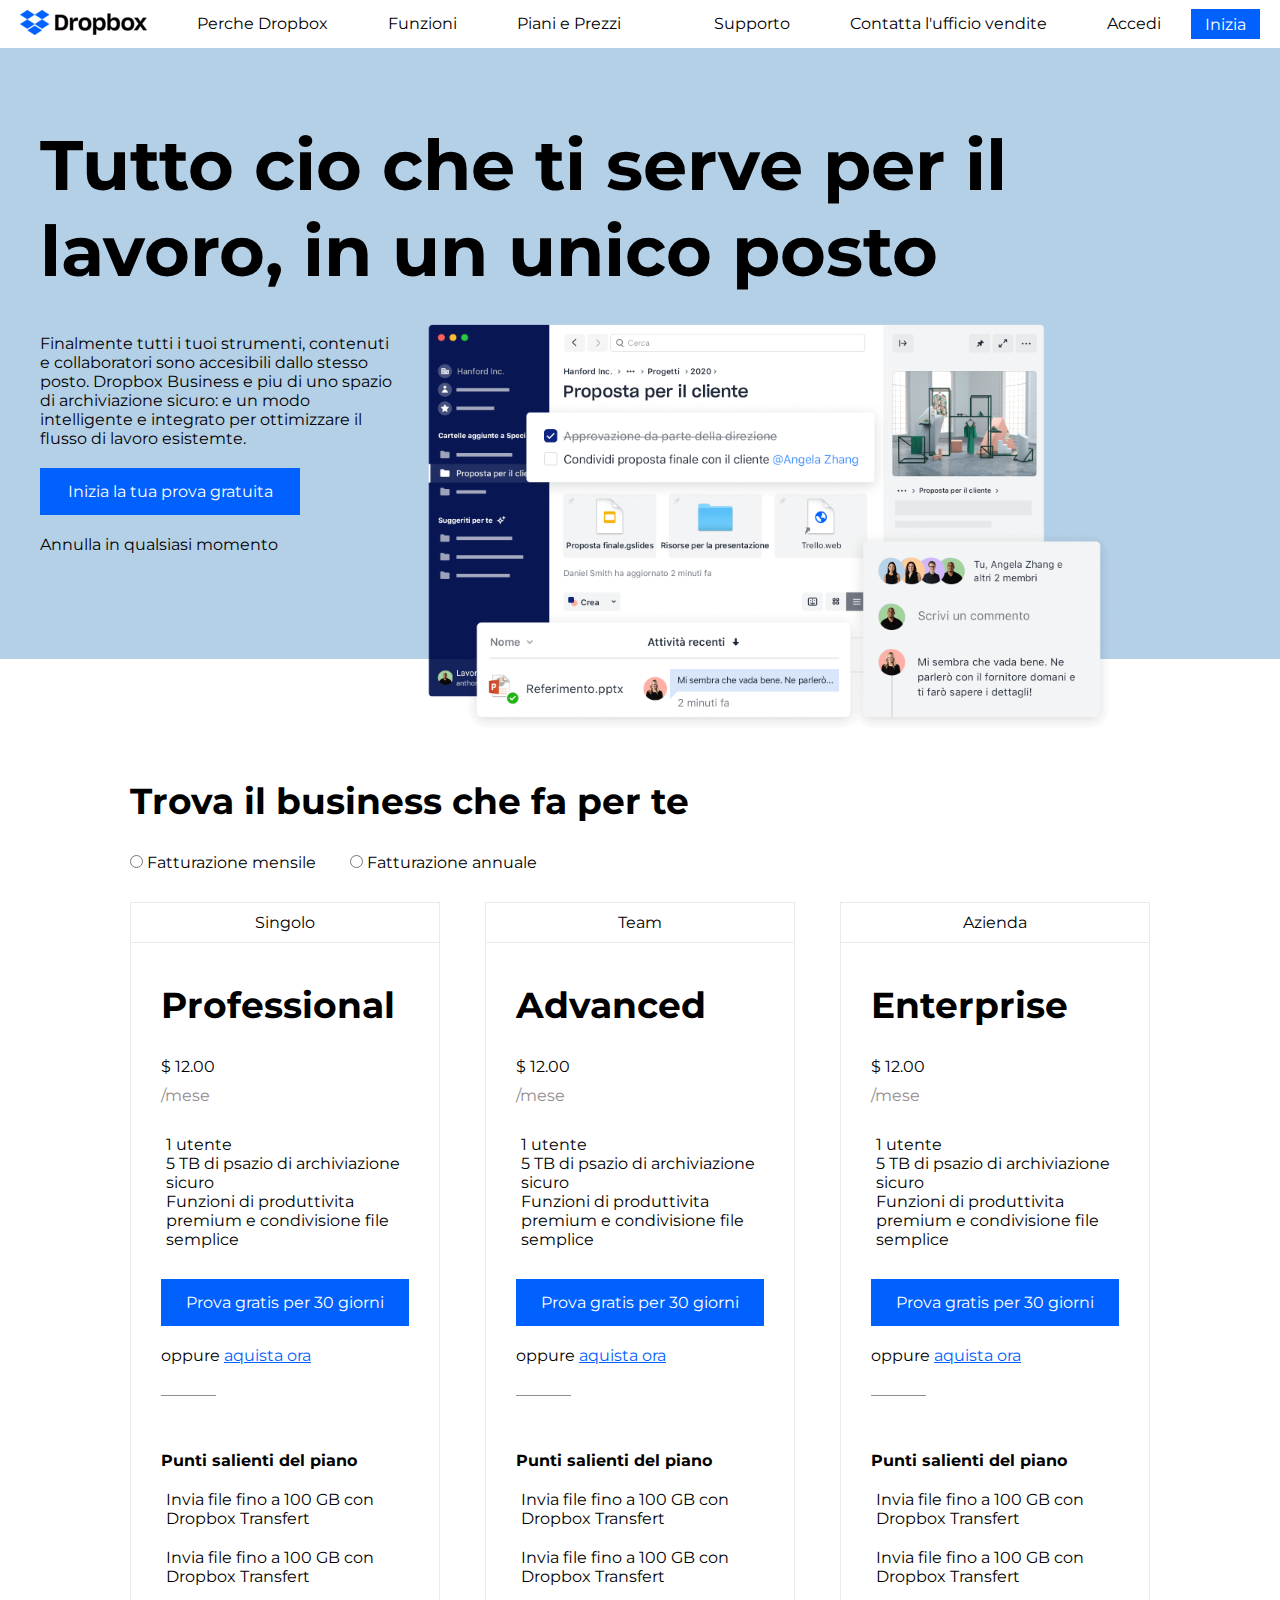
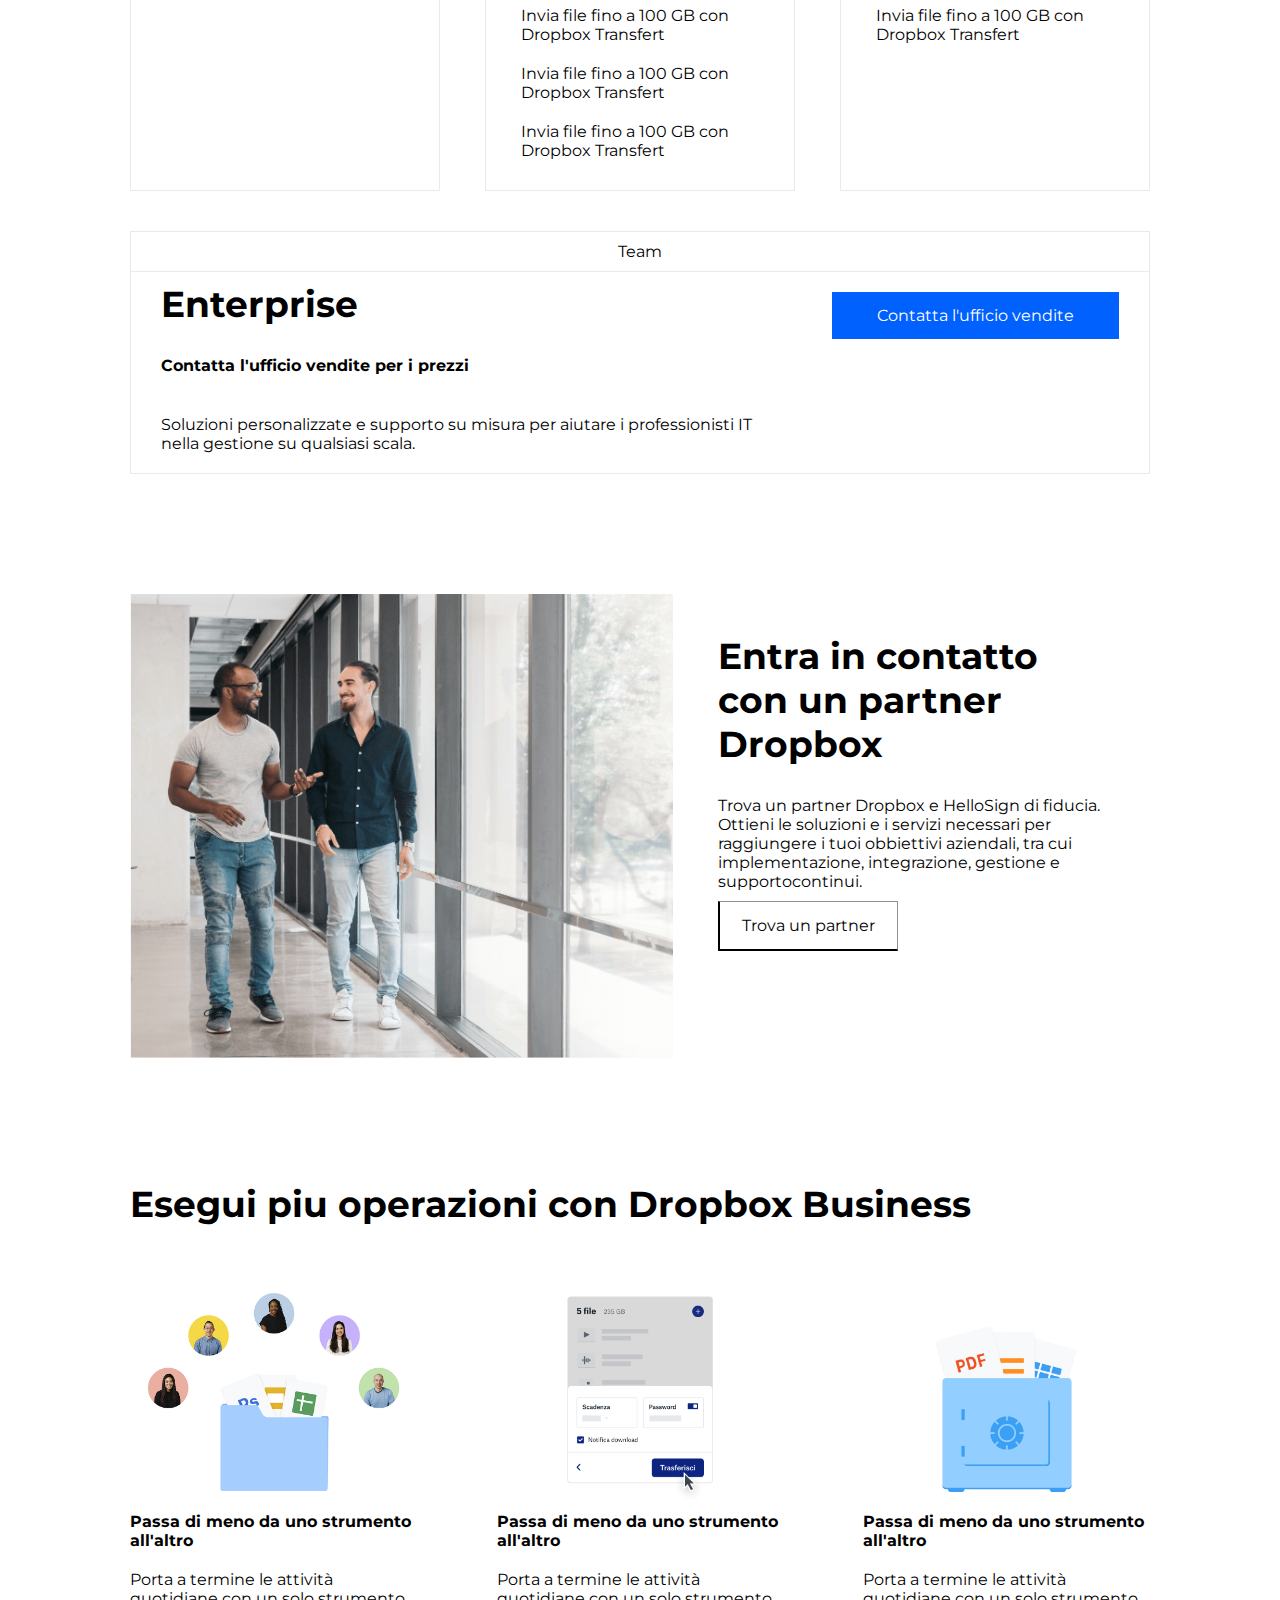
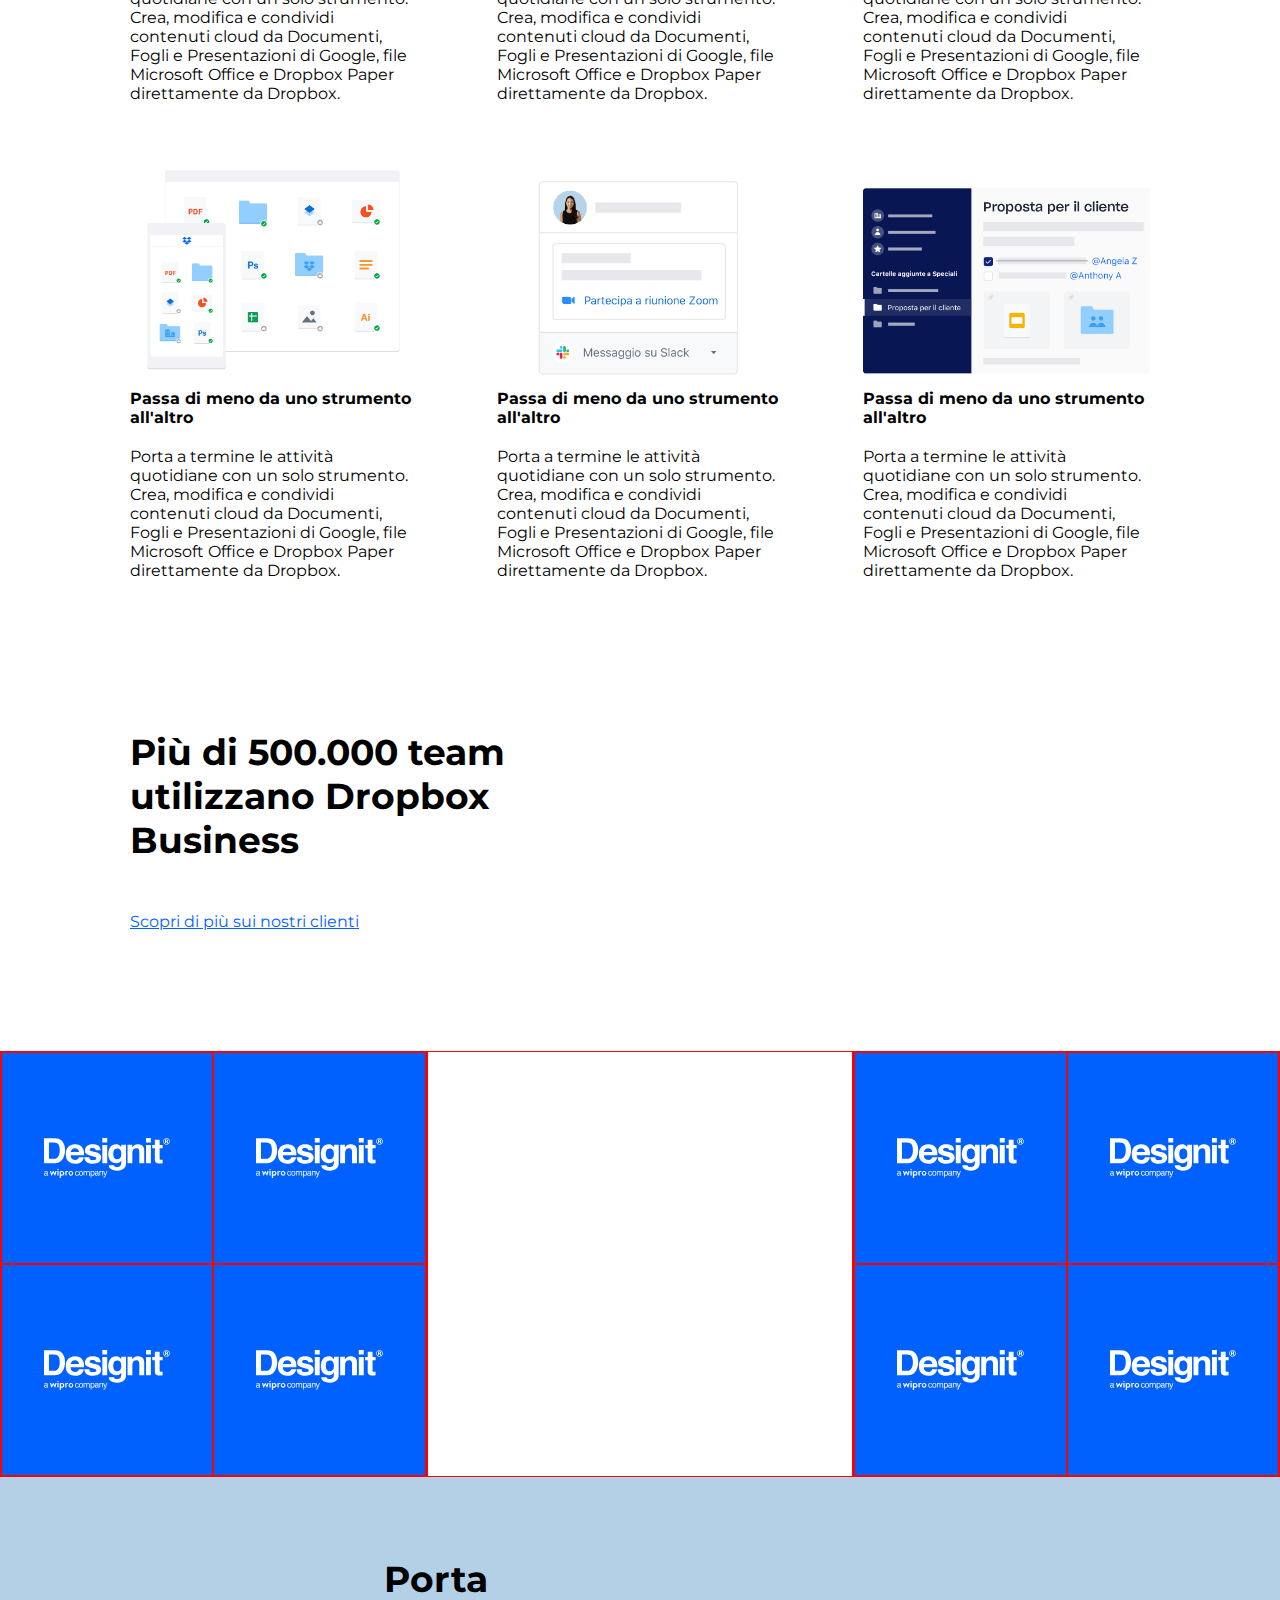
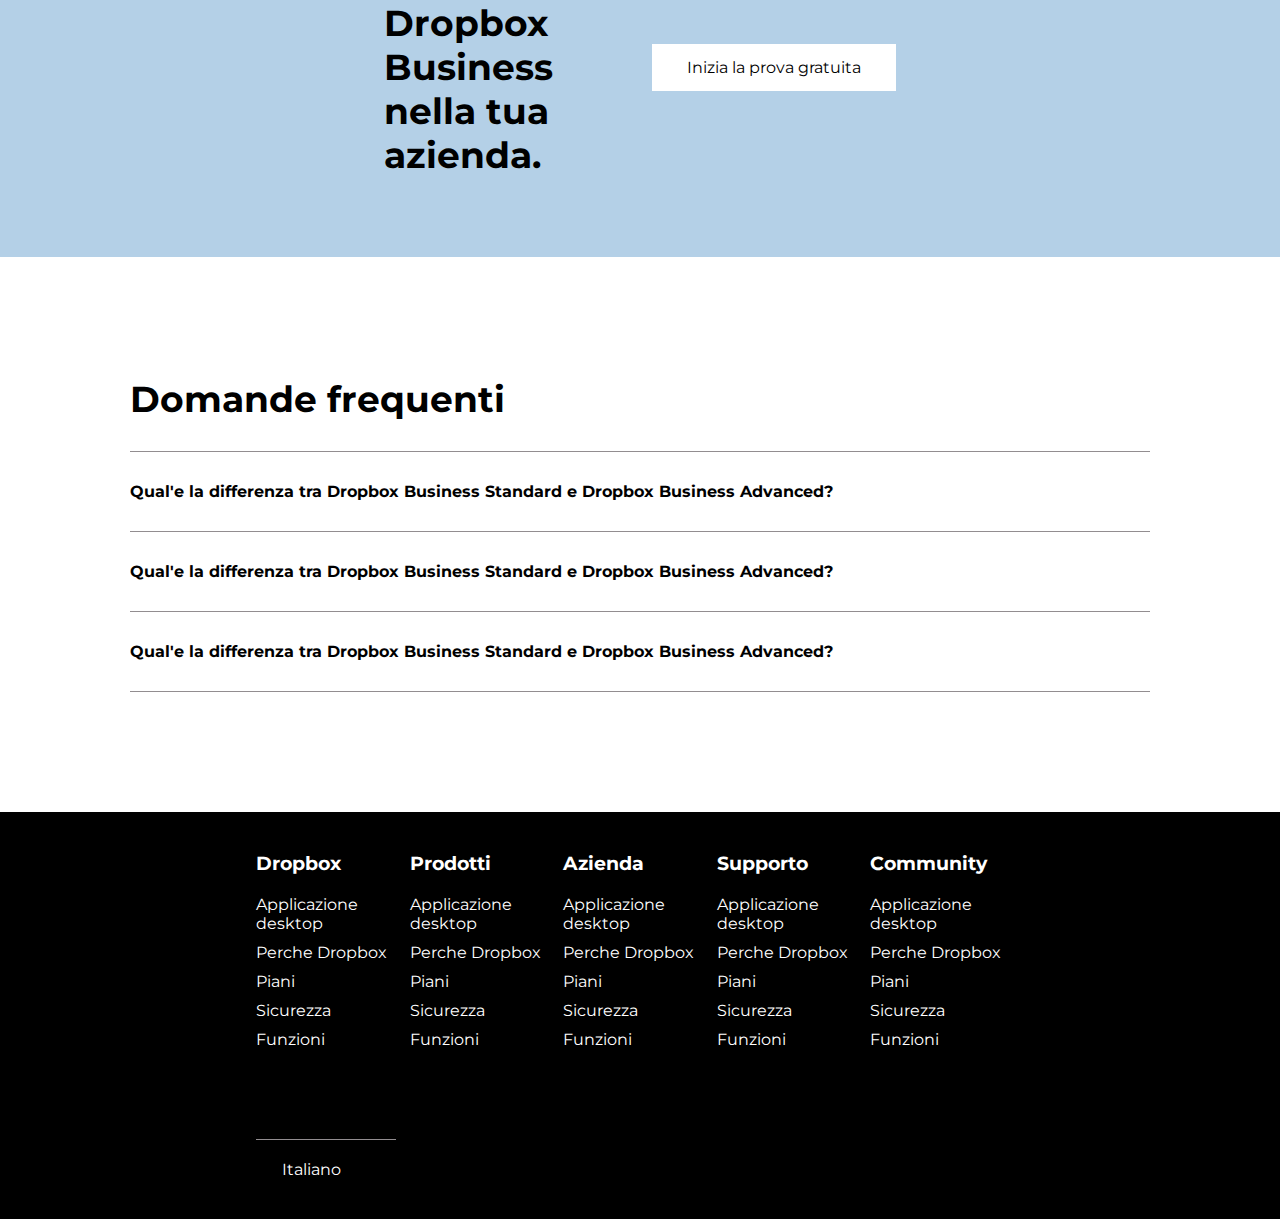
==== commit f81c6bbd: "footer/menu-dropdown" ====
--- a/index.html
+++ b/index.html
@@ -8,6 +8,10 @@
     <link rel="stylesheet" href="https://cdnjs.cloudflare.com/ajax/libs/font-awesome/6.2.0/css/all.min.css"
         integrity="sha512-xh6O/CkQoPOWDdYTDqeRdPCVd1SpvCA9XXcUnZS2FmJNp1coAFzvtCN9BmamE+4aHK8yyUHUSCcJHgXloTyT2A=="
         crossorigin="anonymous" referrerpolicy="no-referrer" />
+    <link rel="preconnect" href="https://fonts.googleapis.com">
+    <link rel="preconnect" href="https://fonts.gstatic.com" crossorigin>
+    <link href="https://fonts.googleapis.com/css2?family=Montserrat:wght@100;200;400;600;700;800;900&display=swap"
+        rel="stylesheet">
     <link rel="stylesheet" href="./css/style.css">
     <title>Dropbox</title>
 </head>
@@ -24,15 +28,64 @@
 
             <div class="menu-box menu-left">
                 <ul class="flex-box">
-                    <li>Perche Dropbox</li>
-                    <li>Funzioni</li>
+                    <li>Perche Dropbox
+                        <div class="dropdown flex-box">
+                            <ul>
+                                <li>Test</li>
+                                <li>Test</li>
+                                <li>Test</li>
+                                <li>Test</li>
+                                <li>Test</li>
+                                <li>Test</li>
+                            </ul>
+                            <ul>
+                                <li>Test</li>
+                                <li>Test</li>
+                                <li>Test</li>
+                                <li>Test</li>
+                                <li>Test</li>
+                                <li>Test</li>
+                            </ul>
+                        </div>
+                    </li>
+                    <li>Funzioni
+                        <div class="dropdown flex-box">
+                            <ul>
+                                <li>Test</li>
+                                <li>Test</li>
+                                <li>Test</li>
+                                <li>Test</li>
+                                <li>Test</li>
+                                <li>Test</li>
+                            </ul>
+                            <ul>
+                                <li>Test</li>
+                                <li>Test</li>
+                                <li>Test</li>
+                                <li>Test</li>
+                                <li>Test</li>
+                                <li>Test</li>
+                            </ul>
+                        </div>
+                    </li>
                     <li>Piani e Prezzi</li>
                 </ul>
             </div>
 
             <div class="menu-box menu-right flex-box">
                 <ul class="flex-box">
-                    <li>Supporto</li>
+                    <li>Supporto
+                        <div class="dropdown flex-box">
+                            <ul>
+                                <li>Test</li>
+                                <li>Test</li>
+                                <li>Test</li>
+                                <li>Test</li>
+                                <li>Test</li>
+                                <li>Test</li>
+                            </ul>
+                        </div>
+                    </li>
                     <li>Contatta l'ufficio vendite</li>
                     <li>Accedi</li>
                 </ul>
@@ -45,6 +98,8 @@
 
     </div>
 
+    <div class="overlay"></div>
+
     <div class="hero">
 
         <div class="hero-box">
@@ -149,6 +204,7 @@
 
                     </div>
 
+                    <div class="small-line"></div>
 
                     <div class="feature">
 
@@ -217,6 +273,7 @@
 
                     </div>
 
+                    <div class="small-line"></div>
 
                     <div class="feature">
 
@@ -302,6 +359,7 @@
 
                     </div>
 
+                    <div class="small-line"></div>
 
                     <div class="feature">
 
@@ -530,17 +588,20 @@
         <div class="square flex-box">
 
             <div class="logo-square">
+                <img src="./image/designit.svg" alt="designit">
             </div>
 
             <div class="logo-square">
+                <img src="./image/designit.svg" alt="designit">
             </div>
 
             <div class="logo-square">
+                <img src="./image/designit.svg" alt="designit">
             </div>
 
             <div class="logo-square">
-            </div>
-
+                <img src="./image/designit.svg" alt="designit">
+            </div>
 
         </div>
 
@@ -612,6 +673,108 @@
     </div>
 
 
+    <div class="footer">
+
+        <div class="footer-box">
+
+            <div class="footer-container flex-box">
+
+                <div class="footer-col">
+                    <h3>Dropbox</h3>
+
+                    <ul>
+                        <li>Applicazione desktop</li>
+                        <li>Perche Dropbox</li>
+                        <li>Piani</li>
+                        <li>Sicurezza</li>
+                        <li>Funzioni</li>
+                    </ul>
+
+                </div>
+
+                <div class="footer-col">
+                    <h3>Prodotti</h3>
+
+                    <ul>
+                        <li>Applicazione desktop</li>
+                        <li>Perche Dropbox</li>
+                        <li>Piani</li>
+                        <li>Sicurezza</li>
+                        <li>Funzioni</li>
+                    </ul>
+
+                </div>
+
+                <div class="footer-col">
+                    <h3>Azienda</h3>
+
+                    <ul>
+                        <li>Applicazione desktop</li>
+                        <li>Perche Dropbox</li>
+                        <li>Piani</li>
+                        <li>Sicurezza</li>
+                        <li>Funzioni</li>
+                    </ul>
+
+                </div>
+
+                <div class="footer-col">
+                    <h3>Supporto</h3>
+
+                    <ul>
+                        <li>Applicazione desktop</li>
+                        <li>Perche Dropbox</li>
+                        <li>Piani</li>
+                        <li>Sicurezza</li>
+                        <li>Funzioni</li>
+                    </ul>
+
+                </div>
+
+                <div class="footer-col">
+                    <h3>Community</h3>
+
+                    <ul>
+                        <li>Applicazione desktop</li>
+                        <li>Perche Dropbox</li>
+                        <li>Piani</li>
+                        <li>Sicurezza</li>
+                        <li>Funzioni</li>
+                    </ul>
+
+                </div>
+
+            </div>
+
+            <div class="footer-icons flex-box">
+
+                <a href="#"><i class="fa-brands fa-twitter"></i></a>
+
+                <a href="#"><i class="fa-brands fa-facebook"></i></a>
+
+                <a href="#"><i class="fa-brands fa-youtube"></i></a>
+
+            </div>
+
+            <div class="line">
+            </div>
+
+
+            <div class="language flex-box">
+
+                <i class="fa-solid fa-globe"></i>
+
+                <span>Italiano</span>
+
+                <i class="fa-solid fa-angle-right"></i>
+
+            </div>
+
+        </div>
+
+    </div>
+
+
 </body>
 
 </html>--- a/css/style.css
+++ b/css/style.css
@@ -13,6 +13,7 @@
     --blue: #0061ff;
     --gray: #eaeaeb;
     --dark-gray: #928d90;
+    --button: #4d90ff;
 }
 
 html {
@@ -20,7 +21,9 @@
 }
 
 
-body {}
+body {
+    font-family: 'Montserrat', sans-serif;
+}
 
 
 ul {
@@ -35,7 +38,7 @@
 
 
 h1 {
-    font-size: 76px;
+    font-size: 70px;
     margin-bottom: 30px;
 }
 
@@ -47,6 +50,10 @@
 }
 
 
+h3 {
+    margin-bottom: 20px;
+}
+
 
 h4 {
     margin-bottom: 20px;
@@ -54,7 +61,7 @@
 
 
 p {
-    margin: 20px 0;
+    margin: 10px 0;
 }
 
 
@@ -116,6 +123,30 @@
 
 
 
+.dropdown {
+    background-color: var(--light);
+    position: absolute;
+    top: 48px;
+    height: 0px;
+    border-radius: 0 0 4px 4px;
+    overflow: hidden;
+}
+
+.dropdown ul li {
+    text-align: center;
+    margin: 0 30px;
+}
+
+
+.menu-box ul li:hover .dropdown {
+    height: initial;
+    padding: 10px;
+}
+
+
+
+
+
 .button {
     text-align: center;
     color: var(--light);
@@ -125,7 +156,9 @@
 
 
 .hero-button {
-    width: 240px;
+    width: 260px;
+    margin-top: 20px;
+    margin-bottom: 20px;
 }
 
 
@@ -137,7 +170,7 @@
 
 
 .partner-button {
-    width: 160px;
+    width: 180px;
     background-color: var(--light);
     border: 1px solid var(--dark-gray);
     border-bottom: 2px solid var(--dark);
@@ -153,6 +186,26 @@
 }
 
 
+
+
+.button:hover {
+    background-color: var(--button);
+}
+
+
+
+.partner-button:hover {
+    box-shadow: 0px 4px 6px var(--dark);
+    background-color: var(--light);
+}
+
+
+.try-button:hover {
+    box-shadow: 0px 4px 6px var(--dark);
+    background-color: var(--light);
+}
+
+
 .hero {
     margin-top: 48px;
     background-color: var(--light-blue);
@@ -168,9 +221,6 @@
 }
 
 
-.hero-box {
-    width: 100%;
-}
 
 .hero-box-section {
     width: 100%;
@@ -194,7 +244,26 @@
 
 .arrow {
     font-size: 40px;
-    margin-top: 70px;
+    margin-top: 50px;
+}
+
+
+
+.overlay {
+    position: fixed;
+    top: 48px;
+    left: 0;
+    width: 100%;
+    height: 100vh;
+    background-color: var(--dark);
+    opacity: 0.6;
+    z-index: 999;
+    display: none;
+}
+
+
+.menu-box ul li:hover .overlay {
+    display: block;
 }
 
 
@@ -292,6 +361,14 @@
 }
 
 
+
+.small-line {
+    width: 55px;
+    border-top: 1px solid var(--dark-gray);
+    margin-bottom: 55px;
+}
+
+
 .feature-item {
     margin-bottom: 20px;
 }
@@ -417,7 +494,7 @@
 
 
 .test-container {
-    width: 100%;
+    width: 100vw;
     justify-content: flex-start;
     align-items: center;
 }
@@ -425,7 +502,8 @@
 
 
 .square {
-    max-width: calc(100% / 3);
+    width: calc(100vw / 3);
+    height: 33.33vw;
     flex-wrap: wrap;
     border: 1px solid red;
 }
@@ -434,14 +512,19 @@
 
 .logo-square {
     background-color: #0061ff;
-    max-width: calc(100% / 2);
+    width: calc(100% / 2);
+    height: calc(100% / 2);
     border: 1px solid red;
 }
 
 
 
 .logo-square img {
-    width: 100%;
+    width: 60%;
+    position: relative;
+    top: 50%;
+    left: 50%;
+    transform: translate(-50%, -50%);
 }
 
 
@@ -508,4 +591,64 @@
 
 .questions-box:hover i {
     transform: rotate(180deg);
+}
+
+
+
+
+
+.footer {
+    background-color: var(--dark);
+    color: var(--light);
+    padding: 40px 0;
+}
+
+
+
+
+.footer-box {
+    width: 60%;
+    margin: 0 auto;
+}
+
+
+.footer-container {
+    justify-content: space-between;
+}
+
+
+.footer-col ul li {
+    margin: 10px 0;
+}
+
+
+
+.footer-icons {
+    font-size: 24px;
+    justify-content: space-between;
+    align-items: center;
+    width: 120px;
+    margin-top: 60px;
+}
+
+
+.line {
+    width: 140px;
+    border-top: 1px solid var(--dark-gray);
+    margin-top: 20px;
+}
+
+
+
+.language {
+    width: 110px;
+    margin-top: 20px;
+    justify-content: space-between;
+    cursor: pointer;
+}
+
+
+
+.language span:hover {
+    text-decoration: underline;
 }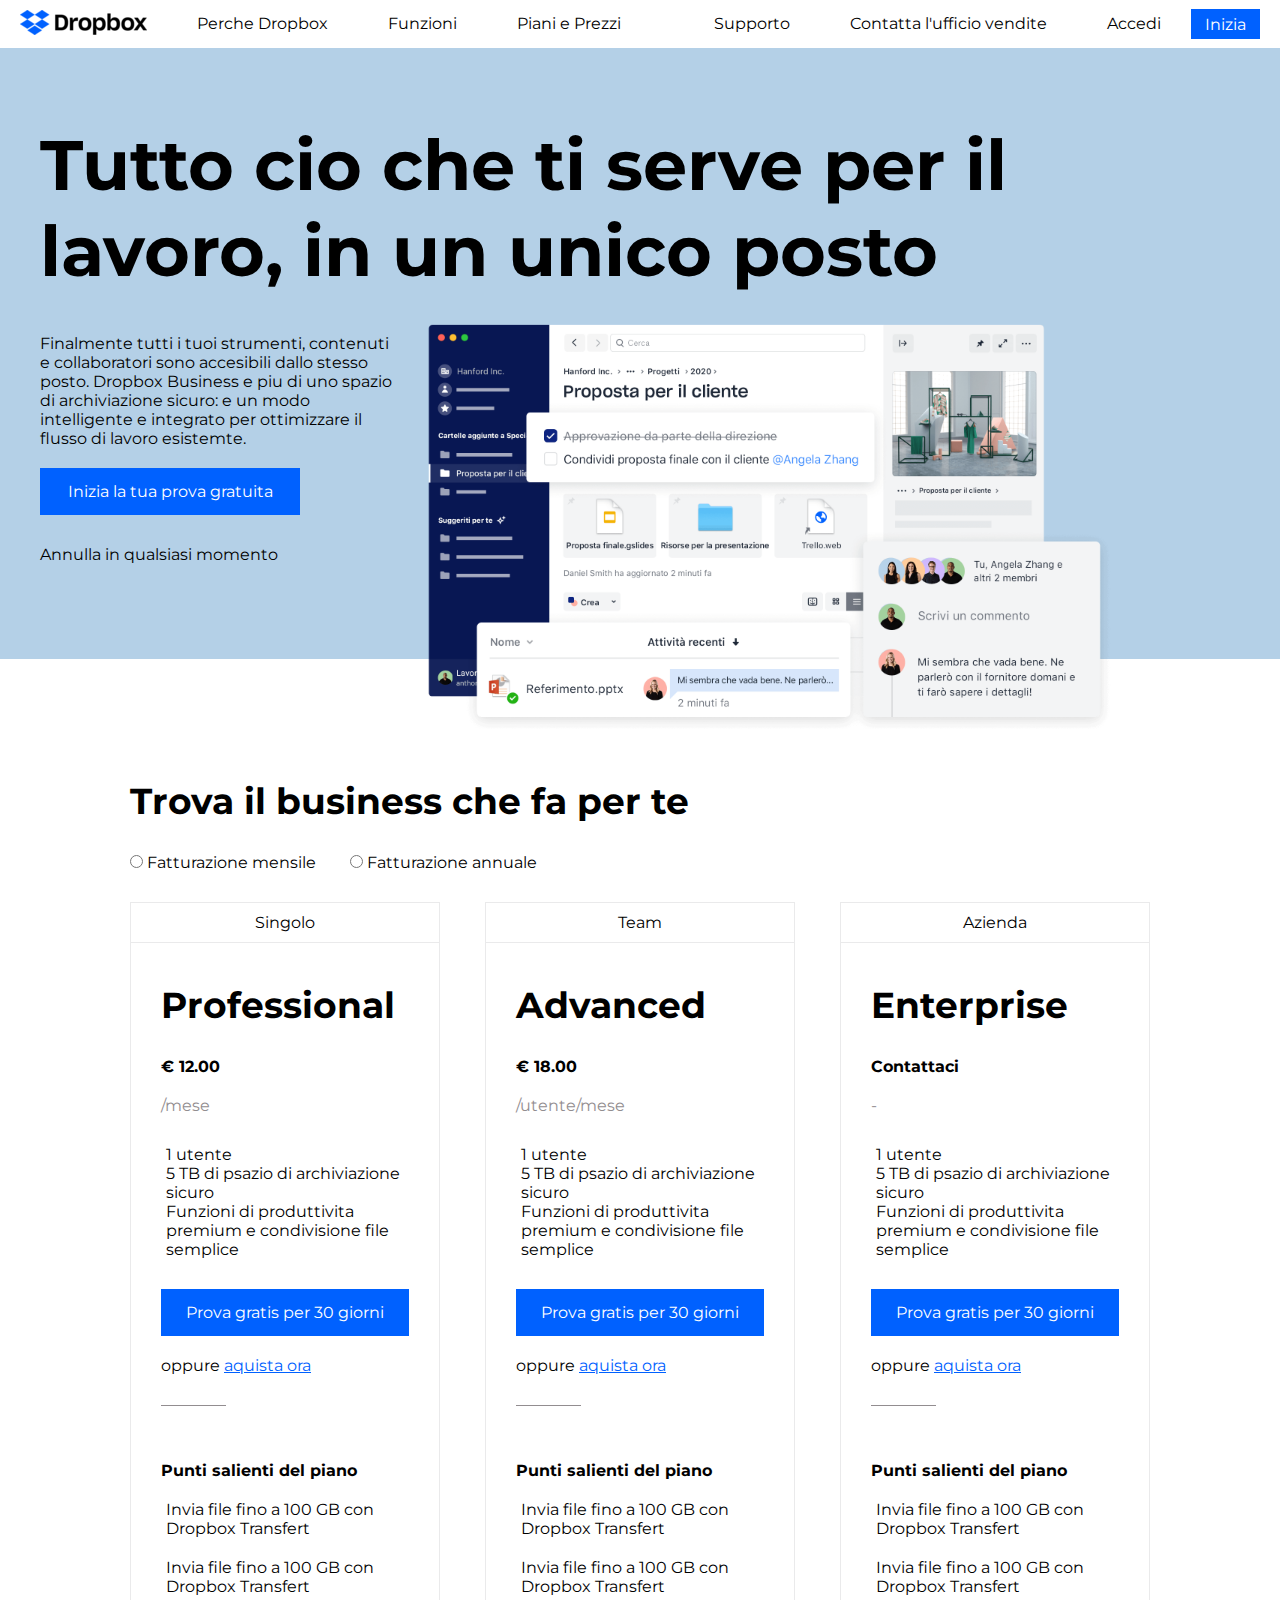
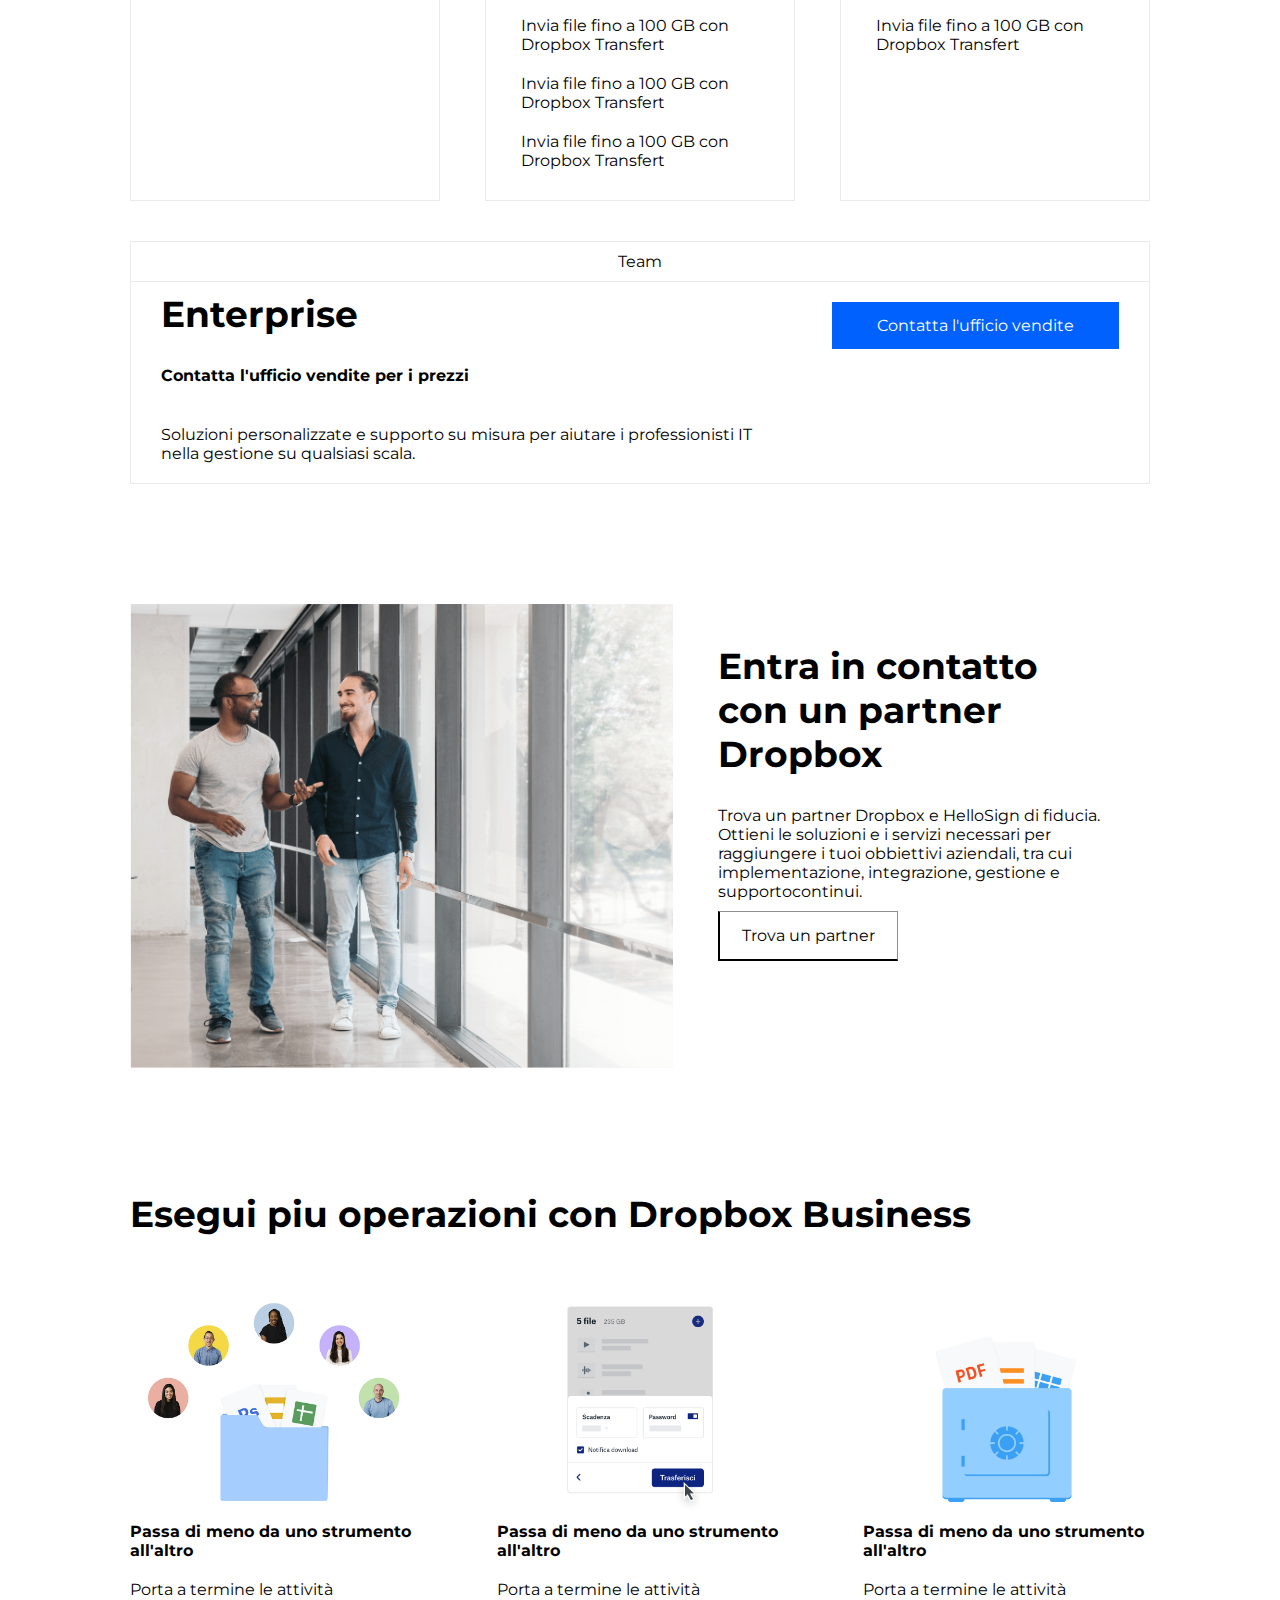
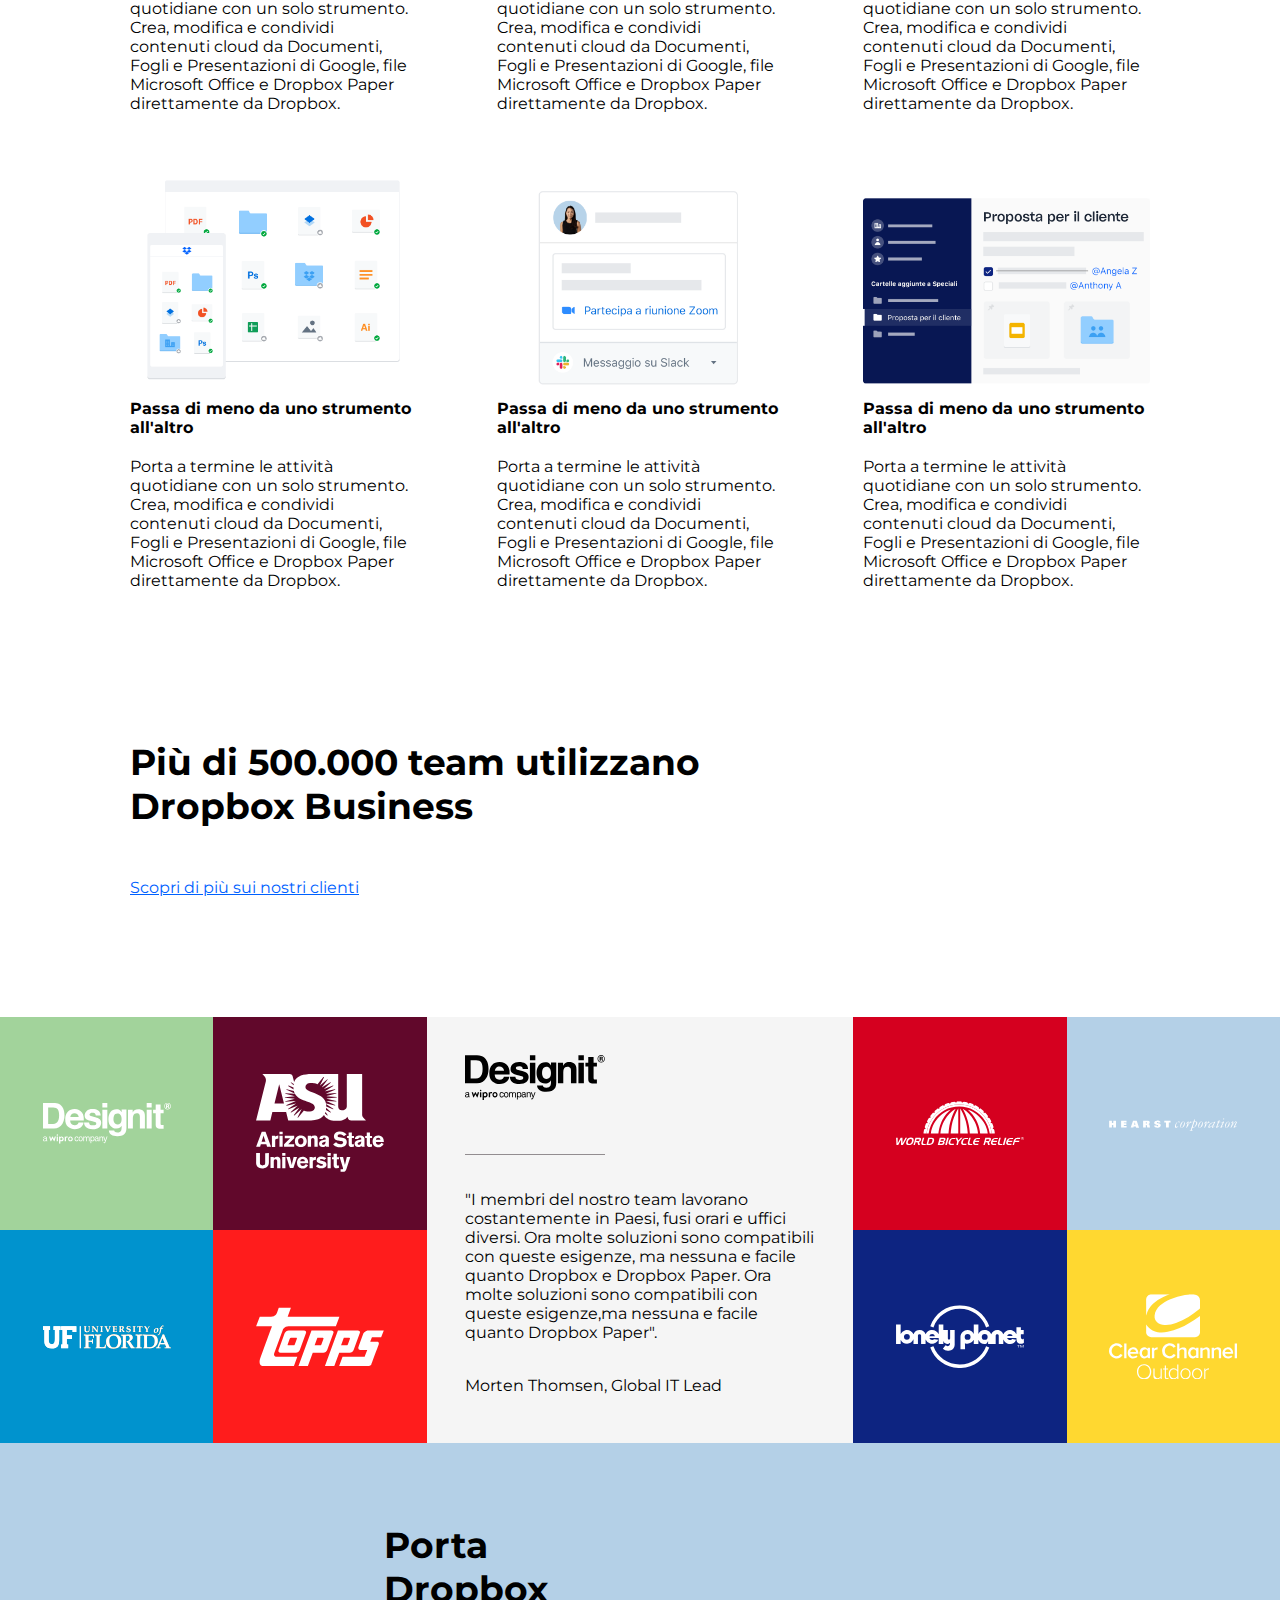
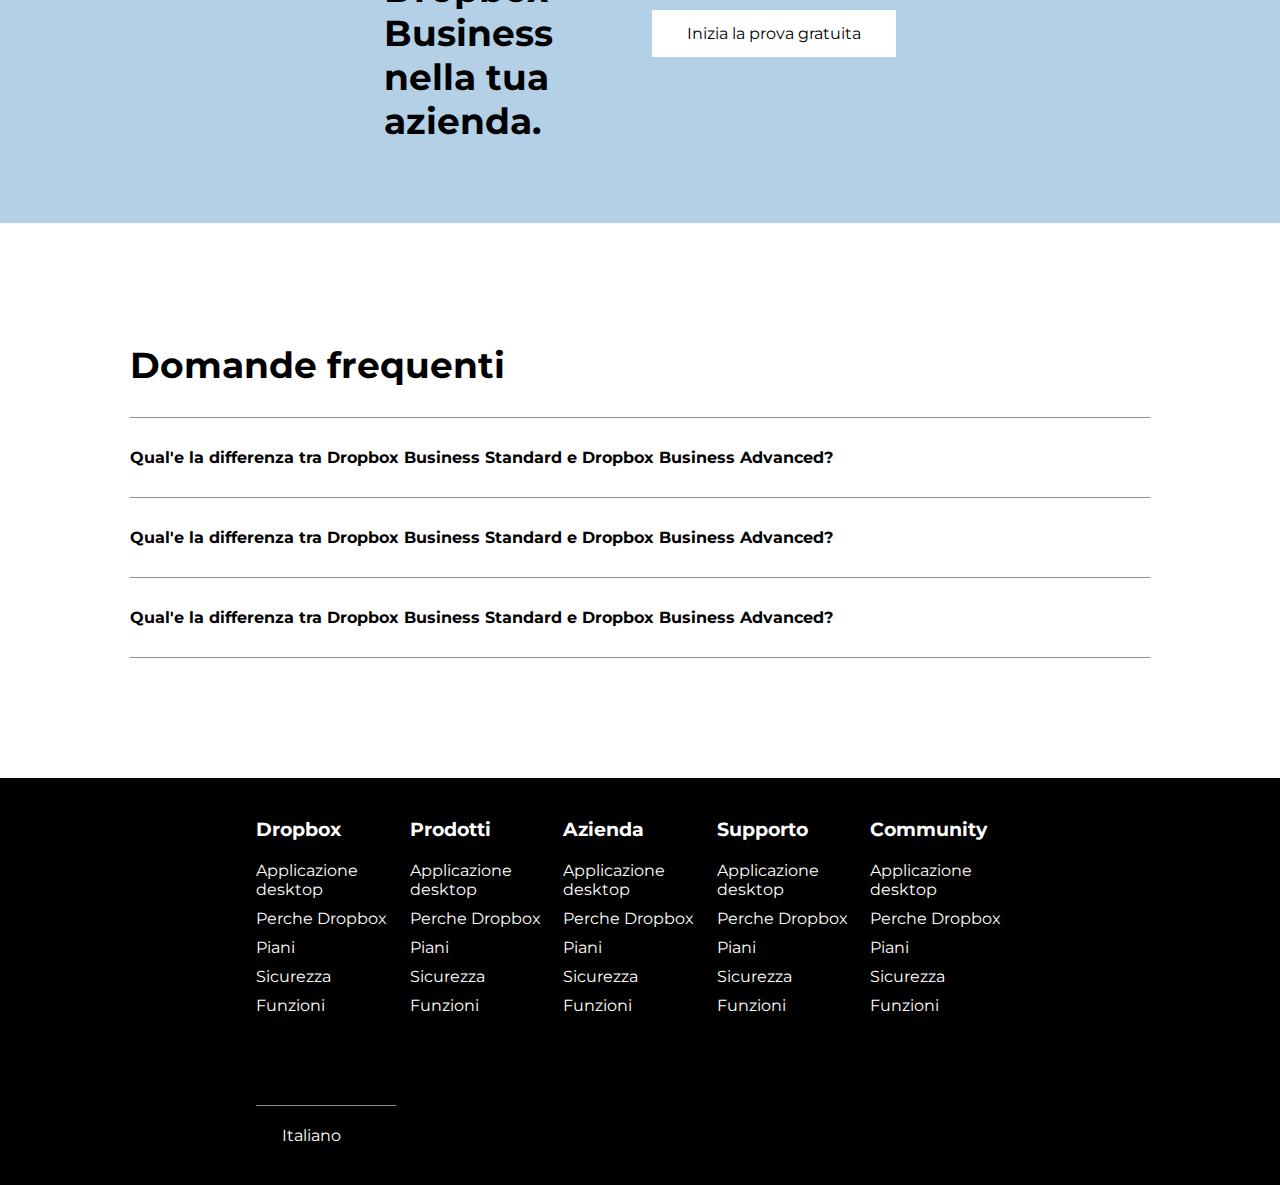
==== commit ff72ff4c: "square-logo" ====
--- a/index.html
+++ b/index.html
@@ -80,9 +80,6 @@
                                 <li>Test</li>
                                 <li>Test</li>
                                 <li>Test</li>
-                                <li>Test</li>
-                                <li>Test</li>
-                                <li>Test</li>
                             </ul>
                         </div>
                     </li>
@@ -170,7 +167,7 @@
 
                         <h2>Professional</h2>
 
-                        <span>$ 12.00 </span>
+                        <h4>&#8364 12.00 </h4>
                         <span class="plan-price-color">/mese</span>
 
                     </div>
@@ -239,8 +236,8 @@
 
                         <h2>Advanced</h2>
 
-                        <span>$ 12.00 </span>
-                        <span class="plan-price-color">/mese</span>
+                        <h4>&#8364 18.00</h4>
+                        <span class="plan-price-color">/utente/mese</span>
 
                     </div>
 
@@ -325,8 +322,8 @@
 
                         <h2>Enterprise</h2>
 
-                        <span>$ 12.00 </span>
-                        <span class="plan-price-color">/mese</span>
+                        <h4>Contattaci</h4>
+                        <span class="plan-price-color">-</span>
 
                     </div>
 
@@ -564,43 +561,56 @@
 
         <div class="square flex-box">
 
-            <div class="logo-square">
+            <div class="logo-square logo-square-green">
                 <img src="./image/designit.svg" alt="designit">
             </div>
 
-            <div class="logo-square">
-                <img src="./image/designit.svg" alt="designit">
-            </div>
-
-            <div class="logo-square">
-                <img src="./image/designit.svg" alt="designit">
-            </div>
-
-            <div class="logo-square">
-                <img src="./image/designit.svg" alt="designit">
-            </div>
+            <div class="logo-square logo-square-brown">
+                <img src="./image/arizona_state_university.svg" alt="arizona">
+            </div>
+
+            <div class="logo-square logo-square-pacific-blue">
+                <img src="./image/university_of_florida.svg" alt="florida">
+            </div>
+
+            <div class="logo-square logo-square-torch-red">
+                <img src="./image/topps.svg" alt="topps">
+            </div>
+
+        </div>
+
+        <div class="square middle-square">
+
+            <img src="./image/designit.svg" alt="designit">
+
+            <div class="line"></div>
+
+            <p>
+                "I membri del nostro team lavorano costantemente in Paesi, fusi orari e uffici diversi. Ora molte
+                soluzioni sono compatibili con queste esigenze, ma nessuna e facile quanto Dropbox e Dropbox Paper. Ora
+                molte soluzioni sono compatibili con queste esigenze,ma nessuna e facile quanto Dropbox Paper".
+            </p>
+
+            <span>Morten Thomsen, Global IT Lead</span>
 
         </div>
 
         <div class="square flex-box">
-        </div>
-
-        <div class="square flex-box">
-
-            <div class="logo-square">
-                <img src="./image/designit.svg" alt="designit">
-            </div>
-
-            <div class="logo-square">
-                <img src="./image/designit.svg" alt="designit">
-            </div>
-
-            <div class="logo-square">
-                <img src="./image/designit.svg" alt="designit">
-            </div>
-
-            <div class="logo-square">
-                <img src="./image/designit.svg" alt="designit">
+
+            <div class="logo-square logo-square-red">
+                <img src="./image/world_bicycle_relief.svg" alt="bicycle">
+            </div>
+
+            <div class="logo-square logo-square-spindle">
+                <img src="./image/hearst_corp.svg" alt="hearst">
+            </div>
+
+            <div class="logo-square logo-square-catalina-blue">
+                <img src="./image/lonely_planet.svg" alt="lonely">
+            </div>
+
+            <div class="logo-square logo-square-yellow">
+                <img src="./image/clear_channel.svg" alt="clear">
             </div>
 
         </div>
--- a/css/style.css
+++ b/css/style.css
@@ -14,6 +14,16 @@
     --gray: #eaeaeb;
     --dark-gray: #928d90;
     --button: #4d90ff;
+    --square: #f5f5f5;
+    --green: #a2d39b;
+    --brown: #61082b;
+    --pacific-blue: #0093ce;
+    --torch-red: #ff1c1c;
+    --red: #d5001f;
+    --spindle: #b4d0e7;
+    --catalina-blue: #0d2481;
+    --yellow: #ffd830;
+
 }
 
 html {
@@ -115,6 +125,7 @@
     line-height: 48px;
     padding: 0 10px;
     margin: 0 20px;
+    cursor: pointer;
 }
 
 .menu-box ul li:hover {
@@ -158,7 +169,7 @@
 .hero-button {
     width: 260px;
     margin-top: 20px;
-    margin-bottom: 20px;
+    margin-bottom: 30px;
 }
 
 
@@ -244,7 +255,7 @@
 
 .arrow {
     font-size: 40px;
-    margin-top: 50px;
+    margin-top: 40px;
 }
 
 
@@ -363,7 +374,7 @@
 
 
 .small-line {
-    width: 55px;
+    width: 65px;
     border-top: 1px solid var(--dark-gray);
     margin-bottom: 55px;
 }
@@ -474,7 +485,7 @@
 
 
 .use-info {
-    width: 50%;
+    width: 60%;
     margin-top: 120px;
 }
 
@@ -494,9 +505,9 @@
 
 
 .test-container {
-    width: 100vw;
+    width: 100%;
     justify-content: flex-start;
-    align-items: center;
+    align-items: stretch;
 }
 
 
@@ -505,7 +516,24 @@
     width: calc(100vw / 3);
     height: 33.33vw;
     flex-wrap: wrap;
-    border: 1px solid red;
+    background-color: var(--square);
+}
+
+
+
+.middle-square {
+    padding: 3%;
+}
+
+
+.middle-square p {
+    margin: 10% 0;
+}
+
+
+.middle-square img {
+    width: 40%;
+    margin-bottom: 30px;
 }
 
 
@@ -514,7 +542,6 @@
     background-color: #0061ff;
     width: calc(100% / 2);
     height: calc(100% / 2);
-    border: 1px solid red;
 }
 
 
@@ -525,6 +552,46 @@
     top: 50%;
     left: 50%;
     transform: translate(-50%, -50%);
+    filter: invert(1);
+}
+
+
+.logo-square-green {
+    background-color: var(--green);
+}
+
+
+.logo-square-brown {
+    background-color: var(--brown);
+}
+
+.logo-square-pacific-blue {
+    background-color: var(--pacific-blue);
+}
+
+
+.logo-square-torch-red {
+    background-color: var(--torch-red);
+}
+
+
+
+.logo-square-red {
+    background-color: var(--red);
+}
+
+.logo-square-spindle {
+    background-color: var(--spindle);
+}
+
+
+.logo-square-catalina-blue {
+    background-color: var(--catalina-blue);
+}
+
+
+.logo-square-yellow {
+    background-color: var(--yellow);
 }
 
 
@@ -619,6 +686,7 @@
 
 .footer-col ul li {
     margin: 10px 0;
+    cursor: pointer;
 }
 
 
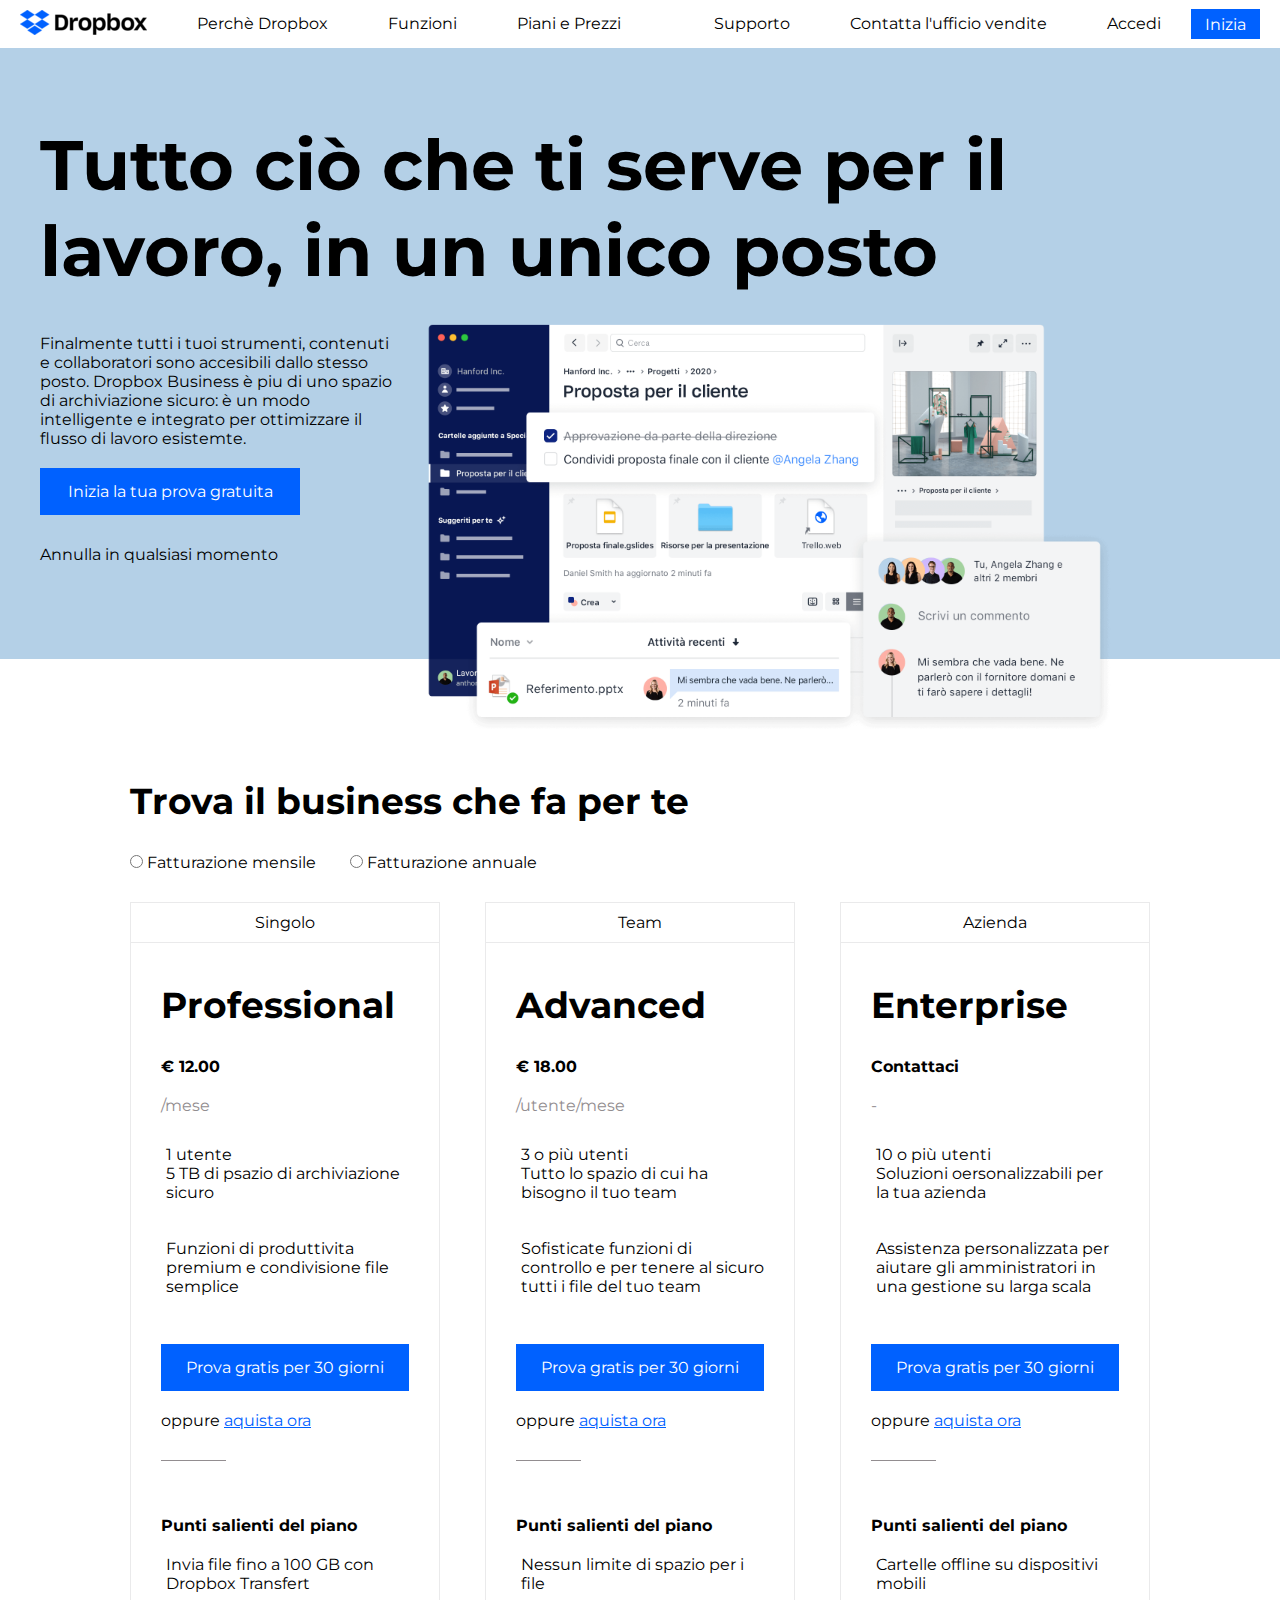
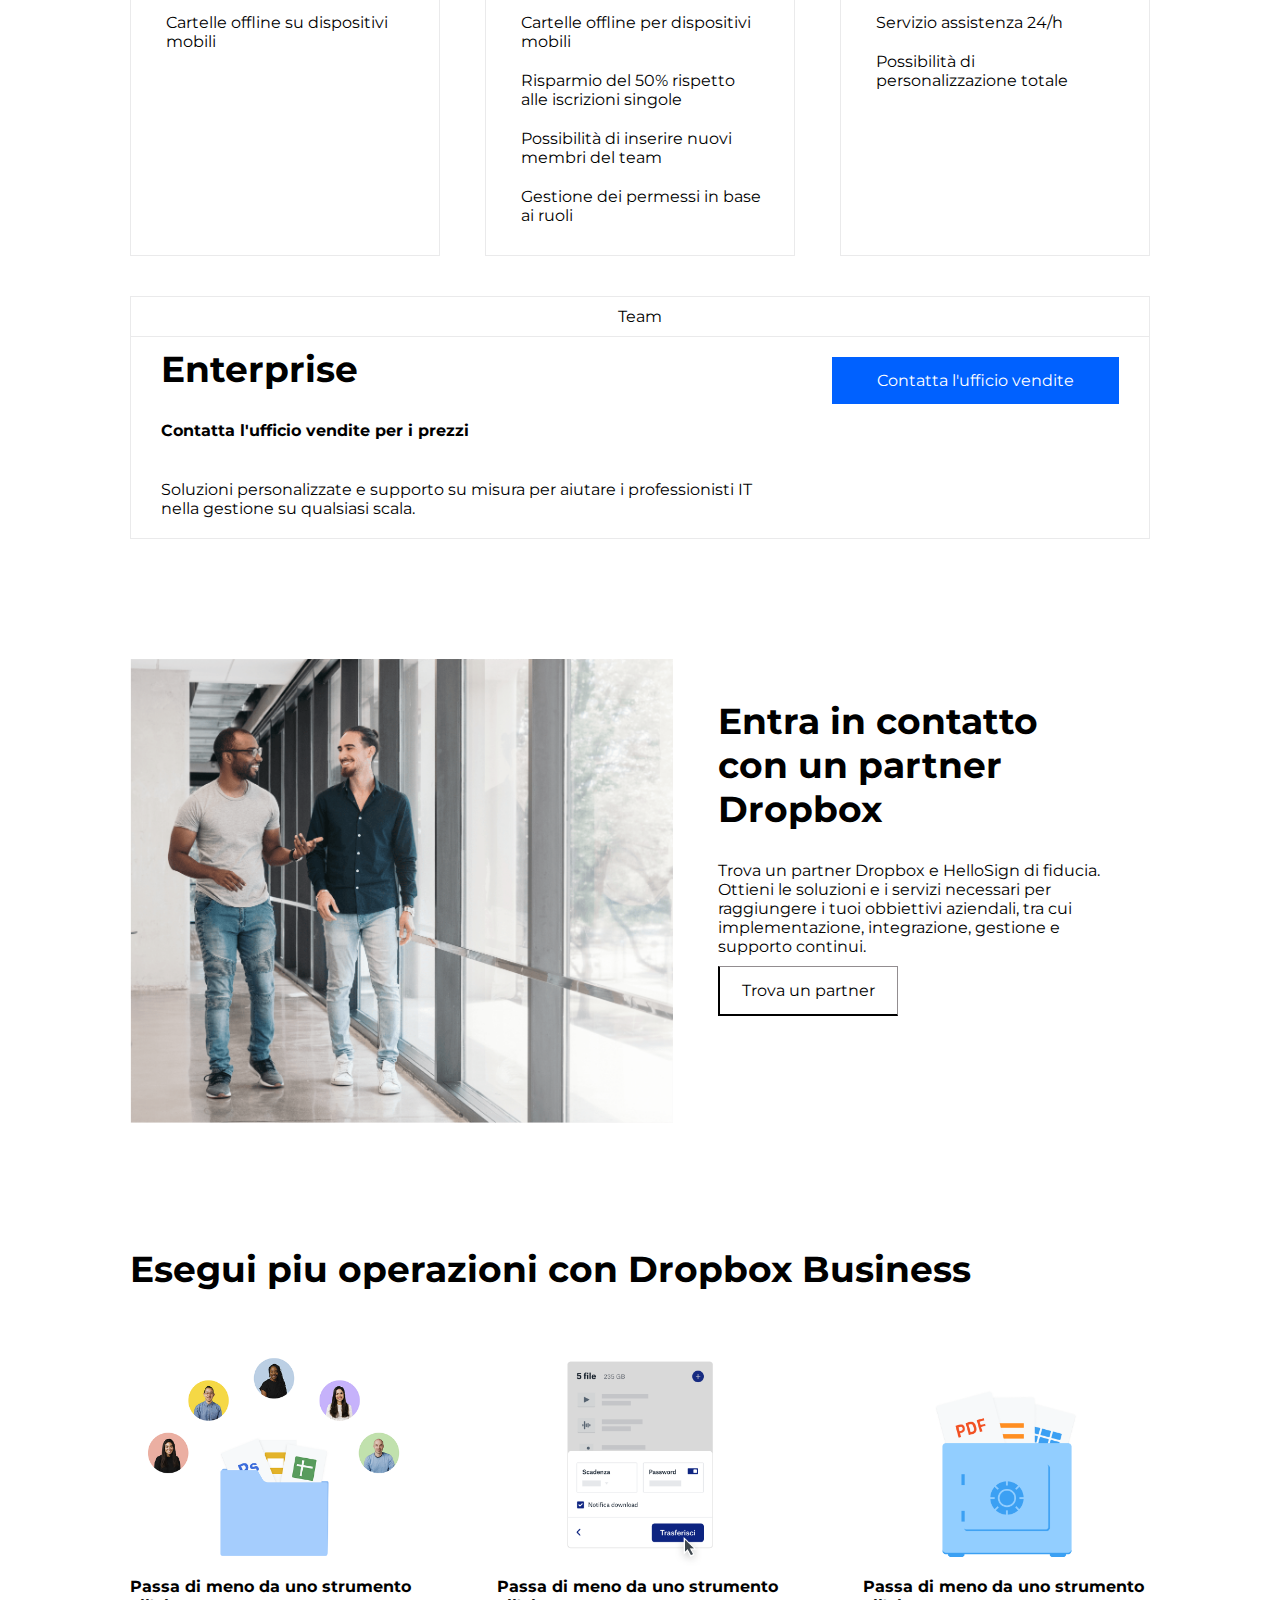
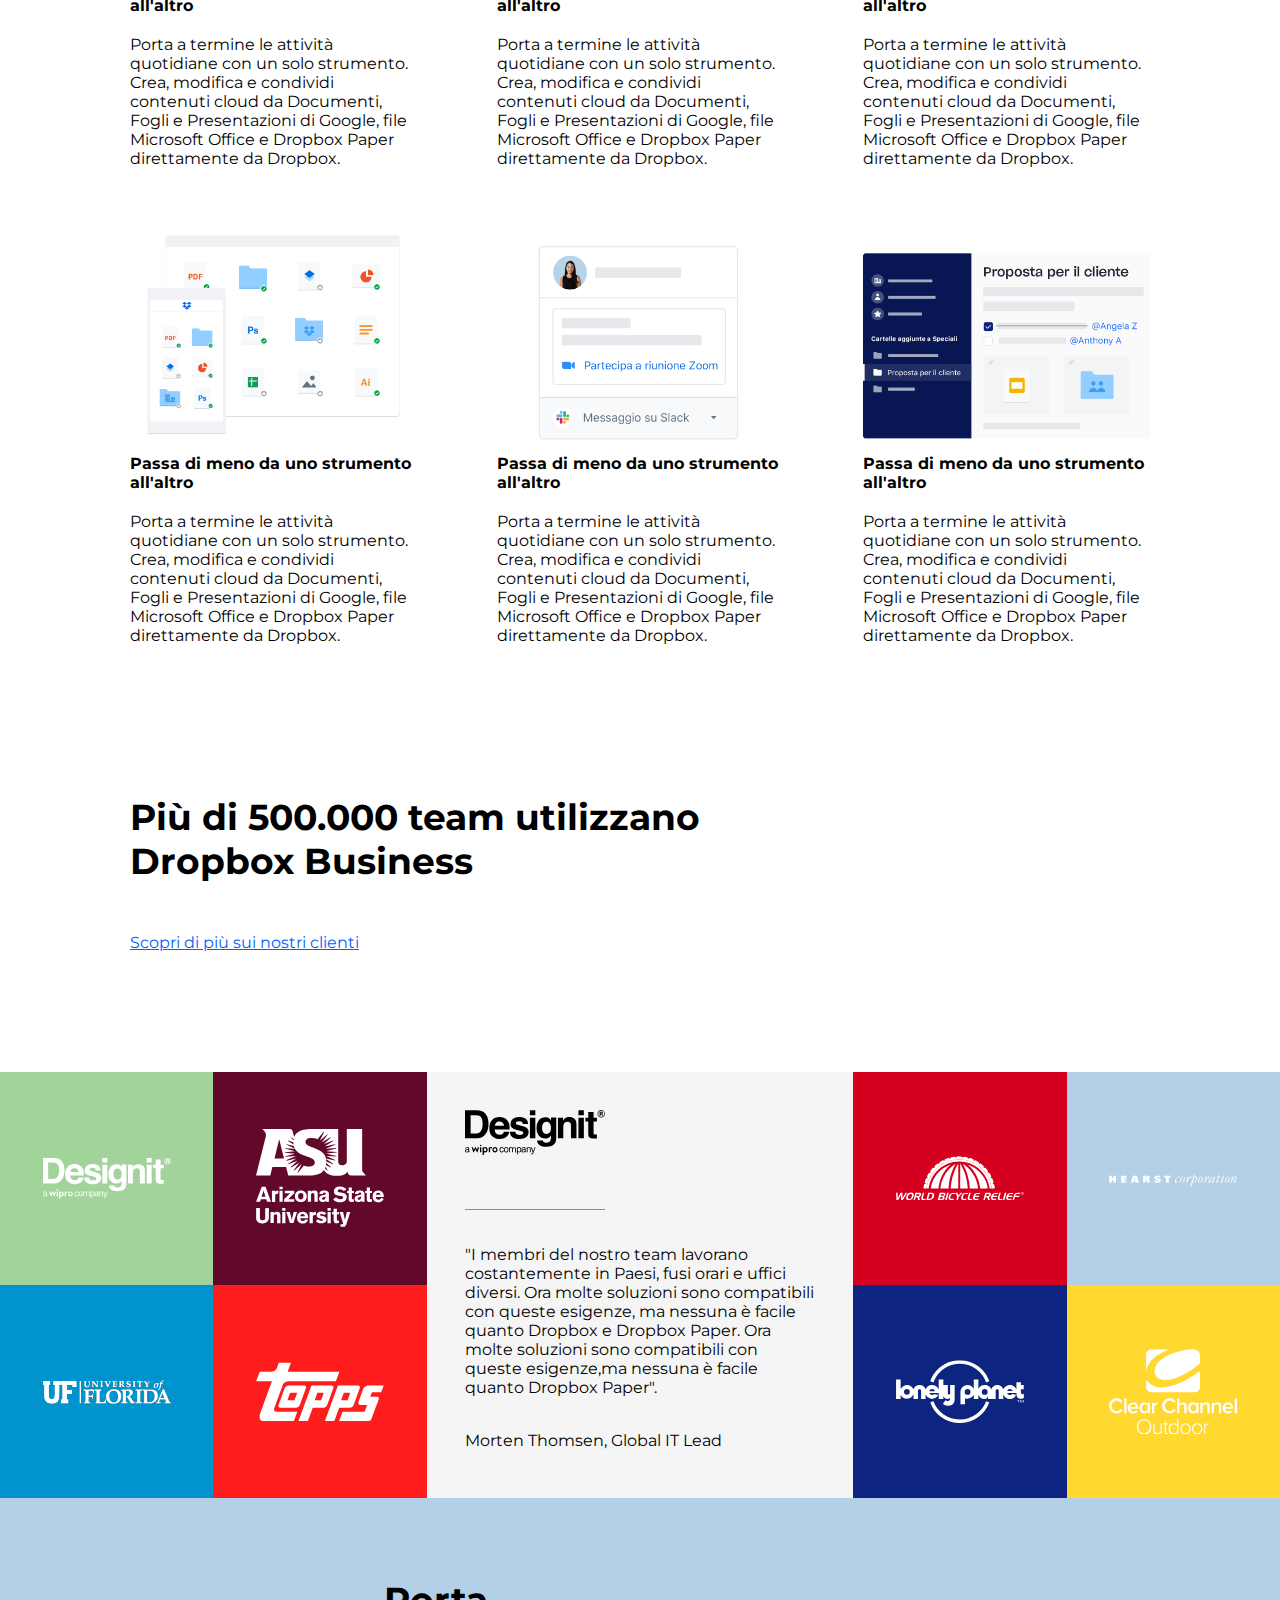
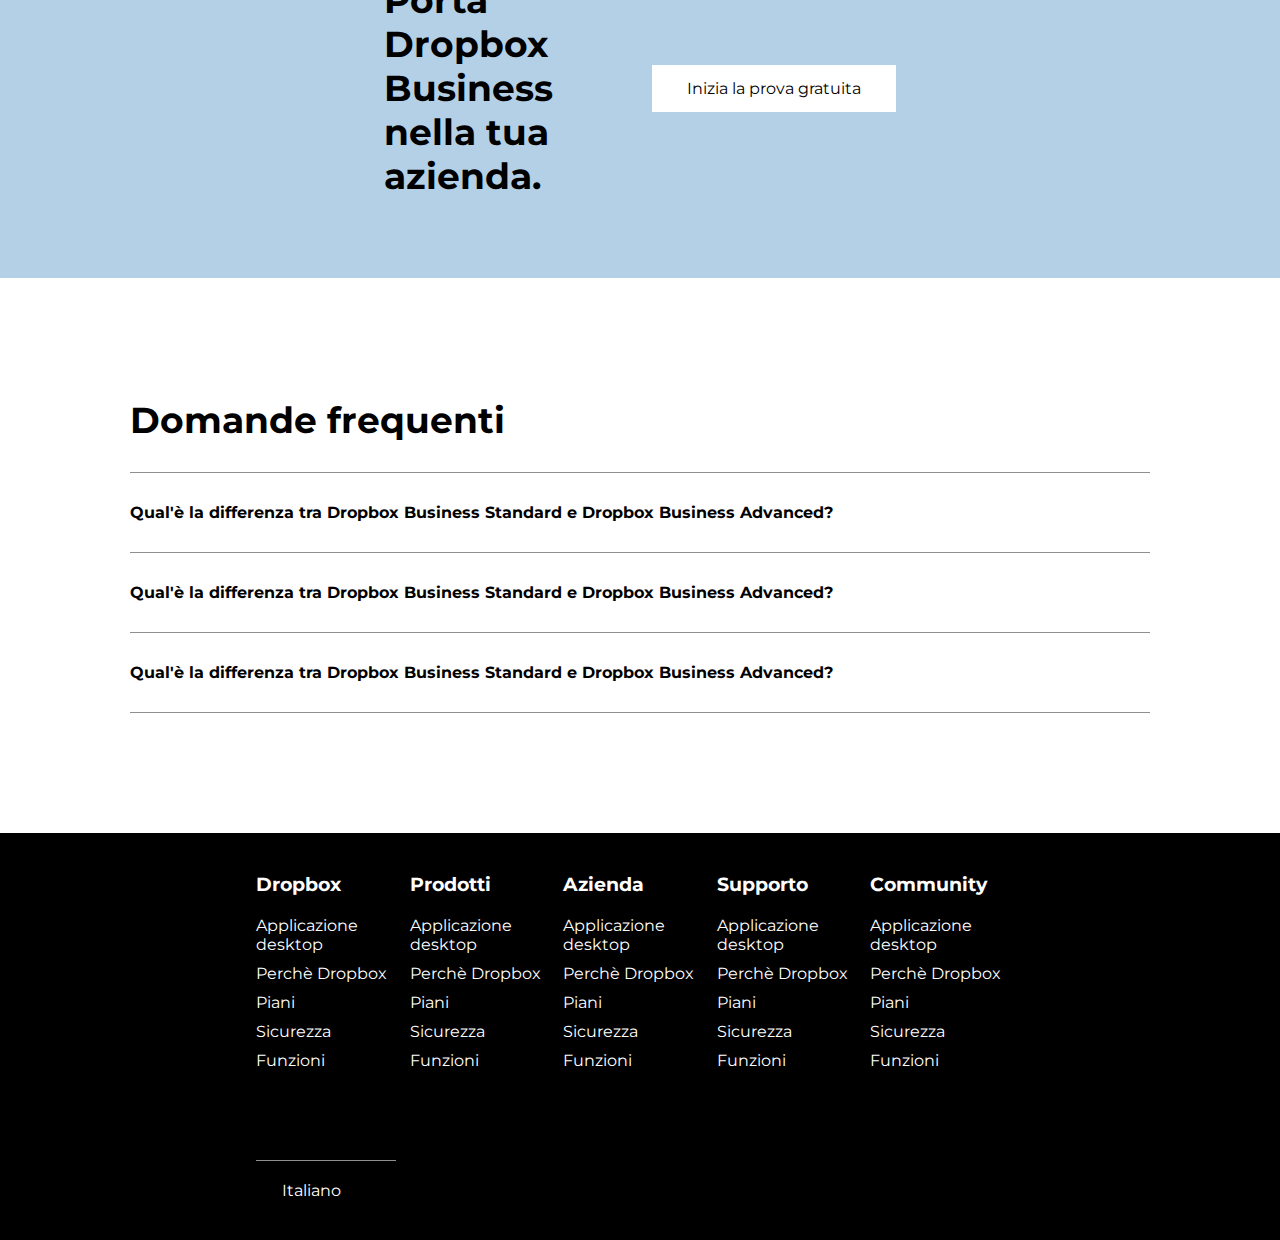
==== commit 86c85f5f: "comments-review" ====
--- a/index.html
+++ b/index.html
@@ -18,29 +18,29 @@
 
 <body>
 
+
+    <!--navbar-->
     <div class="nav flex-box">
 
         <div class="logo">
             <img src="./image/logo-small.png" alt="logo">
         </div>
 
+        <!--navbar-menu-->
         <div class="menu flex-box">
 
             <div class="menu-box menu-left">
                 <ul class="flex-box">
-                    <li>Perche Dropbox
+                    <li>Perch&#232 Dropbox
+                        <!--menu-dropdown-->
                         <div class="dropdown flex-box">
                             <ul>
                                 <li>Test</li>
                                 <li>Test</li>
                                 <li>Test</li>
                                 <li>Test</li>
-                                <li>Test</li>
-                                <li>Test</li>
                             </ul>
                             <ul>
-                                <li>Test</li>
-                                <li>Test</li>
                                 <li>Test</li>
                                 <li>Test</li>
                                 <li>Test</li>
@@ -59,8 +59,6 @@
                                 <li>Test</li>
                             </ul>
                             <ul>
-                                <li>Test</li>
-                                <li>Test</li>
                                 <li>Test</li>
                                 <li>Test</li>
                                 <li>Test</li>
@@ -97,10 +95,12 @@
 
     <div class="overlay"></div>
 
+
+    <!--hero-image/section/anchor-->
     <div class="hero">
 
         <div class="hero-box">
-            <h1>Tutto cio che ti serve per il <br> lavoro, in un unico posto</h1>
+            <h1>Tutto ci&#242 che ti serve per il <br> lavoro, in un unico posto</h1>
 
             <div class="hero-box-section flex-box">
 
@@ -108,7 +108,8 @@
 
                     <p>
                         Finalmente tutti i tuoi strumenti, contenuti e collaboratori sono accesibili dallo stesso posto.
-                        Dropbox Business e piu di uno spazio di archiviazione sicuro: e un modo intelligente e integrato
+                        Dropbox Business &#232 piu di uno spazio di archiviazione sicuro: &#232 un modo intelligente e
+                        integrato
                         per ottimizzare il flusso di lavoro esistemte.
                     </p>
 
@@ -135,13 +136,16 @@
     </div>
 
 
+
+    <!--main-container/plan-section/partner/cards-->
     <div class="main-container">
 
+        <!--anchro link-->
         <div id="main-link">
         </div>
 
         <h2>Trova il business che fa per te</h2>
-
+        <!--radio section-->
         <div class="select">
             <form action="">
                 <input type="radio" id="mensile" name="radio">
@@ -152,6 +156,8 @@
             </form>
         </div>
 
+
+        <!--plan-section-->
         <div class="plan-box flex-box">
 
             <div class="plan">
@@ -214,7 +220,7 @@
 
                         <div class="feature-item flex-box">
                             <i class="fa-solid fa-check"></i>
-                            <span>Invia file fino a 100 GB con Dropbox Transfert</span>
+                            <span>Cartelle offline su dispositivi mobili</span>
                         </div>
 
                     </div>
@@ -245,17 +251,20 @@
 
                         <div class="plan-content-item" flex-box>
                             <i class="fa-solid fa-user"></i>
-                            <span>1 utente</span>
+                            <span>3 o pi&#249 utenti</span>
                         </div>
 
                         <div class="plan-content-item flex-box">
                             <i class="fa-solid fa-folder"></i>
-                            <span>5 TB di psazio di archiviazione sicuro</span>
+                            <span>Tutto lo spazio di cui ha bisogno il tuo team</span>
                         </div>
 
                         <div class="plan-content-item flex-box">
                             <i class="fa-solid fa-share-nodes"></i>
-                            <span>Funzioni di produttivita premium e condivisione file semplice</span>
+                            <span>
+                                Sofisticate funzioni di controllo e per tenere al sicuro tutti i file del tuo
+                                team
+                            </span>
                         </div>
 
                     </div>
@@ -278,27 +287,27 @@
 
                         <div class="feature-item flex-box">
                             <i class="fa-solid fa-check"></i>
-                            <span>Invia file fino a 100 GB con Dropbox Transfert</span>
-                        </div>
-
-                        <div class="feature-item flex-box">
-                            <i class="fa-solid fa-check"></i>
-                            <span>Invia file fino a 100 GB con Dropbox Transfert</span>
-                        </div>
-
-                        <div class="feature-item flex-box">
-                            <i class="fa-solid fa-check"></i>
-                            <span>Invia file fino a 100 GB con Dropbox Transfert</span>
-                        </div>
-
-                        <div class="feature-item flex-box">
-                            <i class="fa-solid fa-check"></i>
-                            <span>Invia file fino a 100 GB con Dropbox Transfert</span>
-                        </div>
-
-                        <div class="feature-item flex-box">
-                            <i class="fa-solid fa-check"></i>
-                            <span>Invia file fino a 100 GB con Dropbox Transfert</span>
+                            <span>Nessun limite di spazio per i file</span>
+                        </div>
+
+                        <div class="feature-item flex-box">
+                            <i class="fa-solid fa-check"></i>
+                            <span>Cartelle offline per dispositivi mobili</span>
+                        </div>
+
+                        <div class="feature-item flex-box">
+                            <i class="fa-solid fa-check"></i>
+                            <span>Risparmio del 50% rispetto alle iscrizioni singole</span>
+                        </div>
+
+                        <div class="feature-item flex-box">
+                            <i class="fa-solid fa-check"></i>
+                            <span>Possibilit&#224 di inserire nuovi membri del team</span>
+                        </div>
+
+                        <div class="feature-item flex-box">
+                            <i class="fa-solid fa-check"></i>
+                            <span>Gestione dei permessi in base ai ruoli</span>
                         </div>
 
                     </div>
@@ -331,17 +340,20 @@
 
                         <div class="plan-content-item" flex-box>
                             <i class="fa-solid fa-user"></i>
-                            <span>1 utente</span>
+                            <span>10 o pi&#249 utenti</span>
                         </div>
 
                         <div class="plan-content-item flex-box">
                             <i class="fa-solid fa-folder"></i>
-                            <span>5 TB di psazio di archiviazione sicuro</span>
+                            <span>Soluzioni oersonalizzabili per la tua azienda</span>
                         </div>
 
                         <div class="plan-content-item flex-box">
                             <i class="fa-solid fa-share-nodes"></i>
-                            <span>Funzioni di produttivita premium e condivisione file semplice</span>
+                            <span>
+                                Assistenza personalizzata per aiutare gli amministratori in una gestione su larga
+                                scala
+                            </span>
                         </div>
 
                     </div>
@@ -364,17 +376,17 @@
 
                         <div class="feature-item flex-box">
                             <i class="fa-solid fa-check"></i>
-                            <span>Invia file fino a 100 GB con Dropbox Transfert</span>
-                        </div>
-
-                        <div class="feature-item flex-box">
-                            <i class="fa-solid fa-check"></i>
-                            <span>Invia file fino a 100 GB con Dropbox Transfert</span>
-                        </div>
-
-                        <div class="feature-item flex-box">
-                            <i class="fa-solid fa-check"></i>
-                            <span>Invia file fino a 100 GB con Dropbox Transfert</span>
+                            <span>Cartelle offline su dispositivi mobili</span>
+                        </div>
+
+                        <div class="feature-item flex-box">
+                            <i class="fa-solid fa-check"></i>
+                            <span>Servizio assistenza 24/h</span>
+                        </div>
+
+                        <div class="feature-item flex-box">
+                            <i class="fa-solid fa-check"></i>
+                            <span>Possibilit&#224 di personalizzazione totale</span>
                         </div>
 
                     </div>
@@ -417,6 +429,8 @@
 
         </div>
 
+
+        <!--partner-section-->
         <div class="partner-box flex-box">
 
             <div class="partner-image">
@@ -430,7 +444,7 @@
                 <p>
                     Trova un partner Dropbox e HelloSign di fiducia. Ottieni le soluzioni e i servizi necessari per
                     raggiungere i tuoi obbiettivi aziendali, tra cui implementazione, integrazione, gestione e
-                    supportocontinui.
+                    supporto continui.
                 </p>
 
                 <div class="button partner-button">
@@ -441,7 +455,7 @@
 
         </div>
 
-
+        <!--card-section-->
         <div class="cards-container">
 
             <h2>Esegui piu operazioni con Dropbox Business</h2>
@@ -556,8 +570,8 @@
 
     </div>
 
-
-    <div class="test-container flex-box">
+    <!--square section-->
+    <div class="square-container flex-box">
 
         <div class="square flex-box">
 
@@ -587,8 +601,9 @@
 
             <p>
                 "I membri del nostro team lavorano costantemente in Paesi, fusi orari e uffici diversi. Ora molte
-                soluzioni sono compatibili con queste esigenze, ma nessuna e facile quanto Dropbox e Dropbox Paper. Ora
-                molte soluzioni sono compatibili con queste esigenze,ma nessuna e facile quanto Dropbox Paper".
+                soluzioni sono compatibili con queste esigenze, ma nessuna &#232 facile quanto Dropbox e Dropbox Paper.
+                Ora
+                molte soluzioni sono compatibili con queste esigenze,ma nessuna &#232 facile quanto Dropbox Paper".
             </p>
 
             <span>Morten Thomsen, Global IT Lead</span>
@@ -633,20 +648,22 @@
 
     </div>
 
-
+    <!--question-section-->
     <div class="main-container">
 
         <h2>Domande frequenti</h2>
 
         <div class="questions-box">
             <div class="questions-items flex-box">
-                <h4>Qual'e la differenza tra Dropbox Business Standard e Dropbox Business Advanced?</h4>
+                <h4>Qual'&#232 la differenza tra Dropbox Business Standard e Dropbox Business Advanced?</h4>
                 <i class="fa-solid fa-angle-down"></i>
             </div>
             <div class="questions-hidden">
                 <p>
-                    Lorem ipsum, dolor sit amet consectetur adipisicing elit. Omnis velit ab impedit ad reprehenderit
-                    nisi culpa ipsam debitis, voluptate quia molestias tenetur libero unde nam numquam a et obcaecati
+                    Lorem ipsum, dolor sit amet consectetur adipisicing elit. Omnis velit ab impedit ad
+                    reprehenderit
+                    nisi culpa ipsam debitis, voluptate quia molestias tenetur libero unde nam numquam a et
+                    obcaecati
                     eligendi.
                 </p>
             </div>
@@ -654,13 +671,15 @@
 
         <div class="questions-box">
             <div class="questions-items flex-box">
-                <h4>Qual'e la differenza tra Dropbox Business Standard e Dropbox Business Advanced?</h4>
+                <h4>Qual'&#232 la differenza tra Dropbox Business Standard e Dropbox Business Advanced?</h4>
                 <i class="fa-solid fa-angle-down"></i>
             </div>
             <div class="questions-hidden">
                 <p>
-                    Lorem ipsum, dolor sit amet consectetur adipisicing elit. Omnis velit ab impedit ad reprehenderit
-                    nisi culpa ipsam debitis, voluptate quia molestias tenetur libero unde nam numquam a et obcaecati
+                    Lorem ipsum, dolor sit amet consectetur adipisicing elit. Omnis velit ab impedit ad
+                    reprehenderit
+                    nisi culpa ipsam debitis, voluptate quia molestias tenetur libero unde nam numquam a et
+                    obcaecati
                     eligendi.
                 </p>
             </div>
@@ -668,13 +687,15 @@
 
         <div class="questions-box last">
             <div class="questions-items flex-box">
-                <h4>Qual'e la differenza tra Dropbox Business Standard e Dropbox Business Advanced?</h4>
+                <h4>Qual'&#232 la differenza tra Dropbox Business Standard e Dropbox Business Advanced?</h4>
                 <i class="fa-solid fa-angle-down"></i>
             </div>
             <div class="questions-hidden">
                 <p>
-                    Lorem ipsum, dolor sit amet consectetur adipisicing elit. Omnis velit ab impedit ad reprehenderit
-                    nisi culpa ipsam debitis, voluptate quia molestias tenetur libero unde nam numquam a et obcaecati
+                    Lorem ipsum, dolor sit amet consectetur adipisicing elit. Omnis velit ab impedit ad
+                    reprehenderit
+                    nisi culpa ipsam debitis, voluptate quia molestias tenetur libero unde nam numquam a et
+                    obcaecati
                     eligendi.
                 </p>
             </div>
@@ -683,10 +704,12 @@
     </div>
 
 
+    <!--footer-->
     <div class="footer">
 
         <div class="footer-box">
 
+            <!--footer-menu-col-->
             <div class="footer-container flex-box">
 
                 <div class="footer-col">
@@ -694,7 +717,7 @@
 
                     <ul>
                         <li>Applicazione desktop</li>
-                        <li>Perche Dropbox</li>
+                        <li>Perch&#232 Dropbox</li>
                         <li>Piani</li>
                         <li>Sicurezza</li>
                         <li>Funzioni</li>
@@ -707,7 +730,7 @@
 
                     <ul>
                         <li>Applicazione desktop</li>
-                        <li>Perche Dropbox</li>
+                        <li>Perch&#232 Dropbox</li>
                         <li>Piani</li>
                         <li>Sicurezza</li>
                         <li>Funzioni</li>
@@ -720,7 +743,7 @@
 
                     <ul>
                         <li>Applicazione desktop</li>
-                        <li>Perche Dropbox</li>
+                        <li>Perch&#232 Dropbox</li>
                         <li>Piani</li>
                         <li>Sicurezza</li>
                         <li>Funzioni</li>
@@ -733,7 +756,7 @@
 
                     <ul>
                         <li>Applicazione desktop</li>
-                        <li>Perche Dropbox</li>
+                        <li>Perch&#232 Dropbox</li>
                         <li>Piani</li>
                         <li>Sicurezza</li>
                         <li>Funzioni</li>
@@ -746,7 +769,7 @@
 
                     <ul>
                         <li>Applicazione desktop</li>
-                        <li>Perche Dropbox</li>
+                        <li>Perch&#232 Dropbox</li>
                         <li>Piani</li>
                         <li>Sicurezza</li>
                         <li>Funzioni</li>
@@ -756,6 +779,8 @@
 
             </div>
 
+
+            <!--footer-icons/language-->
             <div class="footer-icons flex-box">
 
                 <a href="#"><i class="fa-brands fa-twitter"></i></a>
--- a/css/style.css
+++ b/css/style.css
@@ -80,6 +80,8 @@
 }
 
 
+
+/*navbar*/
 .nav {
     height: 48px;
     width: 100%;
@@ -133,7 +135,7 @@
 }
 
 
-
+/*dropdown-menu*/
 .dropdown {
     background-color: var(--light);
     position: absolute;
@@ -157,7 +159,7 @@
 
 
 
-
+/*buttons-style*/
 .button {
     text-align: center;
     color: var(--light);
@@ -217,6 +219,9 @@
 }
 
 
+
+
+/*hero-image/section*/
 .hero {
     margin-top: 48px;
     background-color: var(--light-blue);
@@ -252,7 +257,7 @@
 }
 
 
-
+/*anchor*/
 .arrow {
     font-size: 40px;
     margin-top: 40px;
@@ -268,17 +273,18 @@
     height: 100vh;
     background-color: var(--dark);
     opacity: 0.6;
-    z-index: 999;
-    display: none;
-}
-
-
-.menu-box ul li:hover .overlay {
-    display: block;
-}
-
-
-
+    visibility: hidden;
+}
+
+
+.menu-box ul li:hover {
+    visibility: visible;
+}
+
+
+
+
+/*main*/
 .main-container {
     position: relative;
     max-width: 1080px;
@@ -287,7 +293,7 @@
 }
 
 
-
+/*anchor link*/
 #main-link {
     position: absolute;
     top: 20px;
@@ -305,6 +311,9 @@
 }
 
 
+
+
+/*plan-section*/
 .plan-box {
     justify-content: space-between;
 }
@@ -351,7 +360,8 @@
 
 .plan-content-item i {
     margin-right: 5px;
-    margin-bottom: 35px;
+    height: 45px;
+    margin-bottom: 30px;
 }
 
 
@@ -425,6 +435,8 @@
 
 
 
+
+/*partner-section*/
 .partner-box {
     width: 100%;
     margin-top: 120px;
@@ -450,7 +462,7 @@
 
 
 
-
+/*cards-section*/
 .cards-container {
     width: 100%;
     margin-top: 120px;
@@ -503,8 +515,8 @@
 
 
 
-
-.test-container {
+/*square-section*/
+.square-container {
     width: 100%;
     justify-content: flex-start;
     align-items: stretch;
@@ -555,7 +567,7 @@
     filter: invert(1);
 }
 
-
+/*squares-color*/
 .logo-square-green {
     background-color: var(--green);
 }
@@ -618,7 +630,7 @@
 }
 
 
-
+/*questions-section*/
 .questions-box {
     padding: 30px 0;
     border-top: 1px solid var(--dark-gray);
@@ -644,6 +656,8 @@
     border-bottom: 1px solid var(--dark-gray);
 }
 
+
+/*accordion-animation*/
 .questions-hidden {
     height: 0px;
     overflow: hidden;
@@ -663,7 +677,7 @@
 
 
 
-
+/*footer*/
 .footer {
     background-color: var(--dark);
     color: var(--light);
